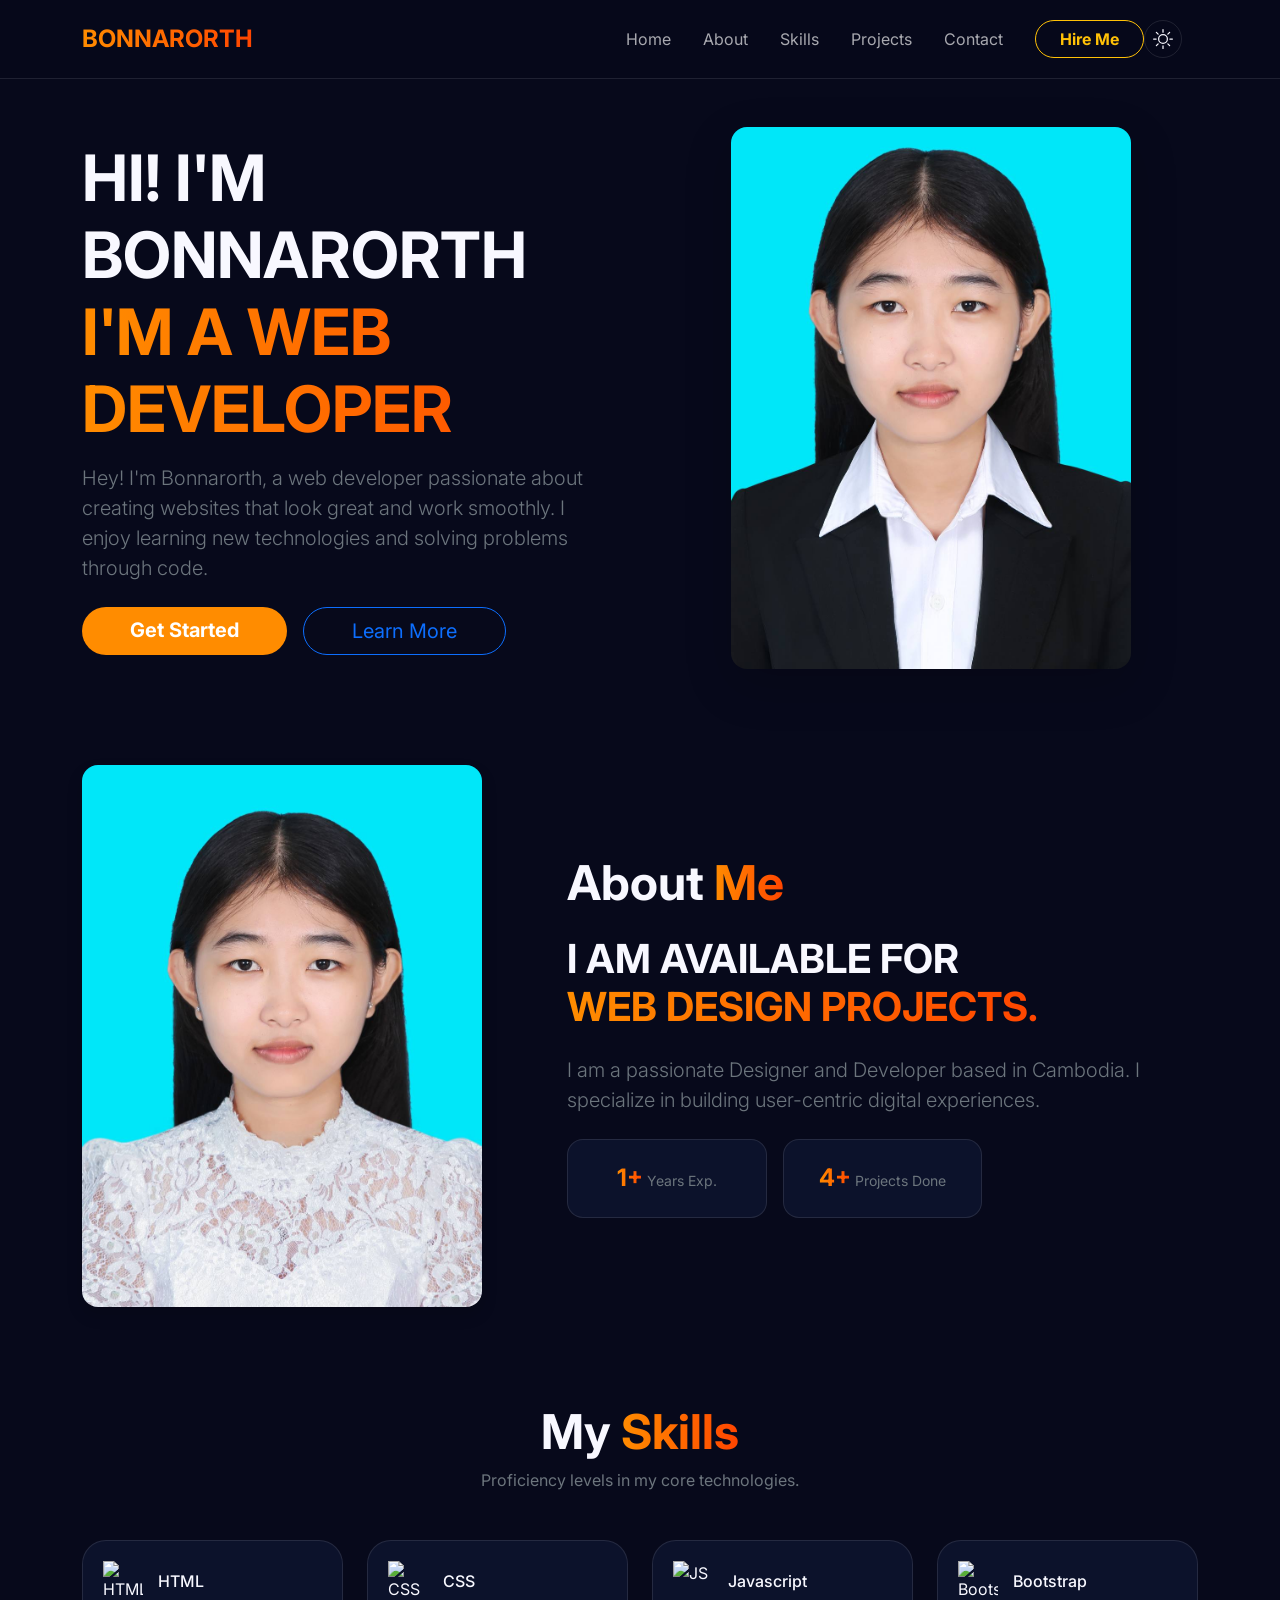
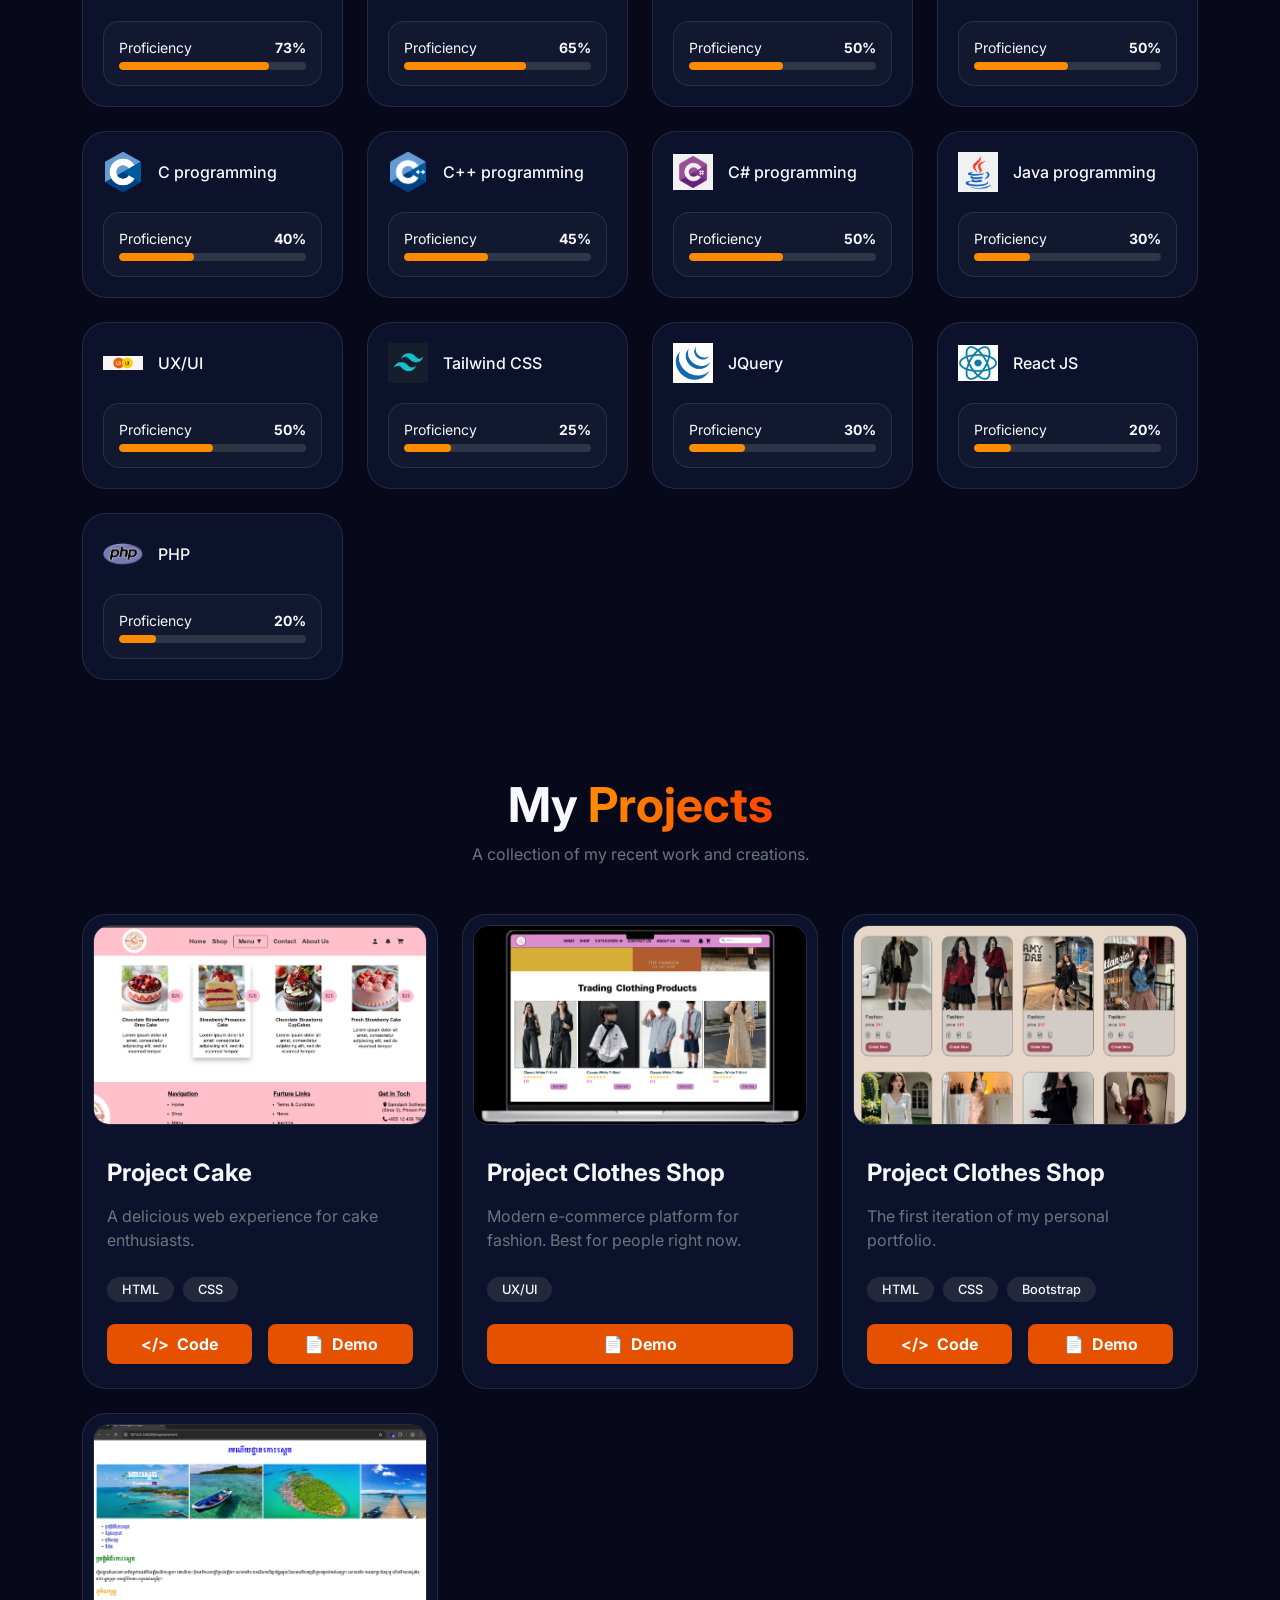
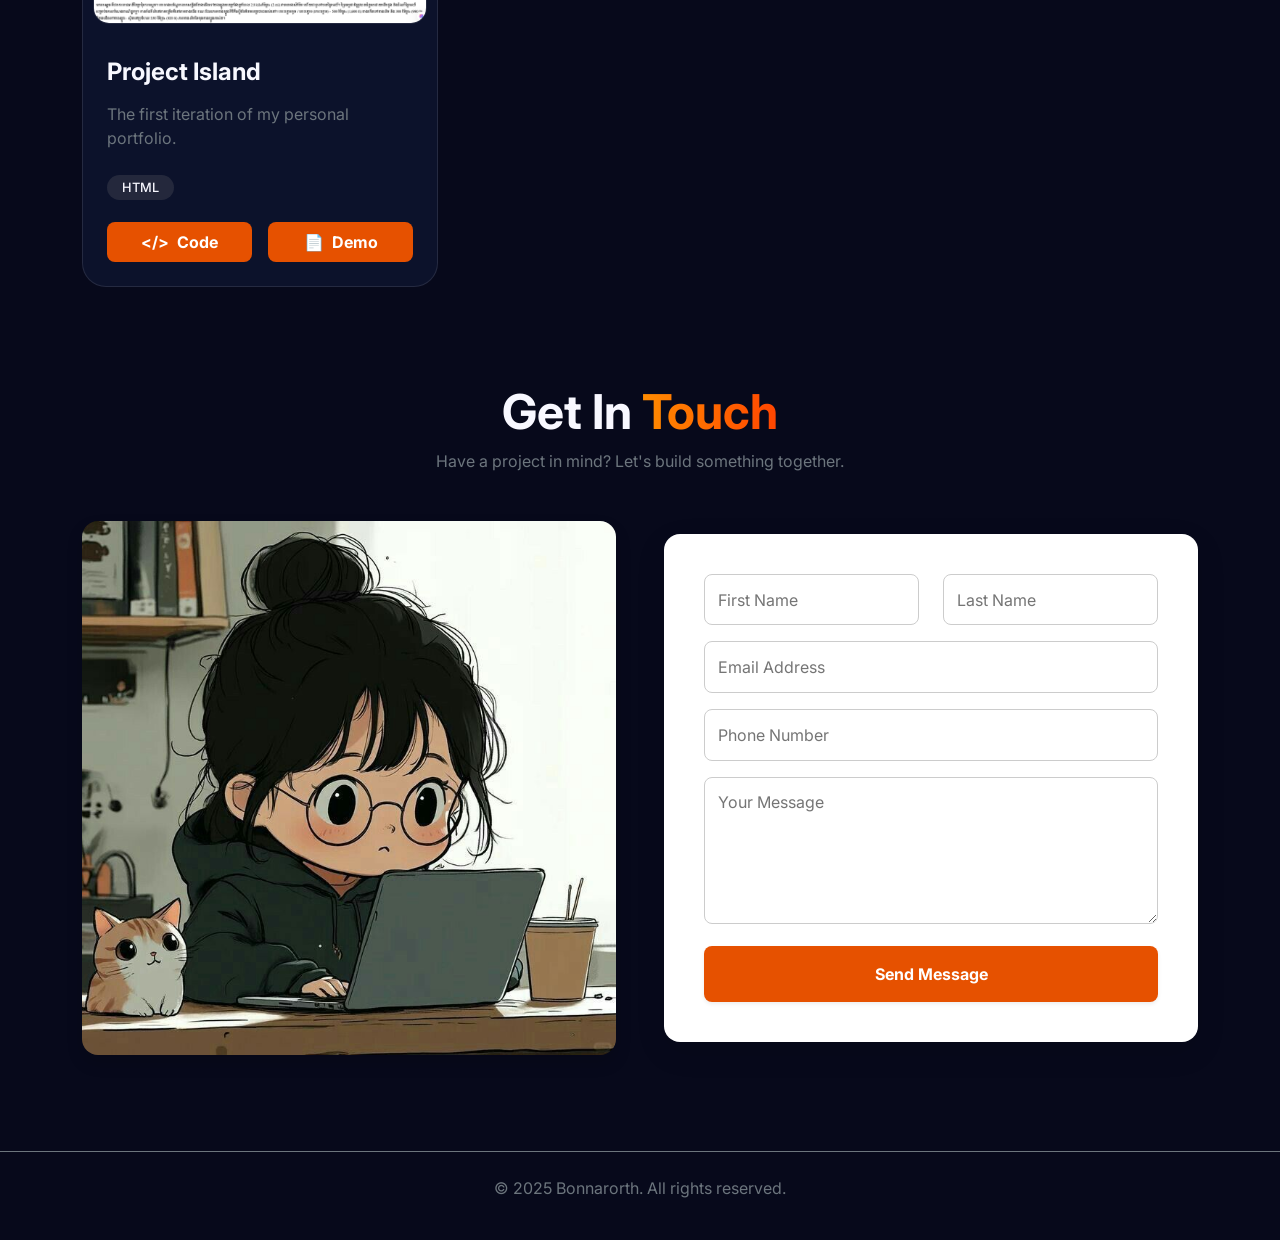
==== index.html @ 45171dff "update link" ====
<!doctype html>
<html lang="en" data-bs-theme="dark">
  <head>
    <meta charset="UTF-8" />
    <meta name="viewport" content="width=device-width, initial-scale=1.0" />
    <title>Bonnarorth - Designer Portfolio</title>
    <link
      href="https://cdn.jsdelivr.net/npm/bootstrap@5.3.3/dist/css/bootstrap.min.css"
      rel="stylesheet"
    />
    <link rel="stylesheet" href="./portfolio.css" />
  </head>
  <body>
    <header class="navbar-custom-style">
      <nav class="navbar navbar-expand-lg">
        <div class="container py-2">
          <a class="navbar-brand fs-4 fw-bold text-gradient" href="#home"
            >BONNARORTH</a
          >

          <div class="d-flex align-items-center ms-auto ms-lg-0 order-lg-2">
            <button
              id="themeSwitcher"
              class="theme-toggle"
              title="Toggle Theme"
            >
              <svg
                id="themeIcon"
                xmlns="http://www.w3.org/2000/svg"
                width="20"
                height="20"
                fill="currentColor"
                viewBox="0 0 16 16"
              >
                <path
                  d="M8 11a3 3 0 1 1 0-6 3 3 0 0 1 0 6zm0 1a4 4 0 1 0 0-8 4 4 0 0 0 0 8zM8 0a.5.5 0 0 1 .5.5v2a.5.5 0 0 1-1 0v-2A.5.5 0 0 1 8 0zm0 13a.5.5 0 0 1 .5.5v2a.5.5 0 0 1-1 0v-2A.5.5 0 0 1 8 13zm8-5a.5.5 0 0 1-.5.5h-2a.5.5 0 0 1 0-1h2a.5.5 0 0 1 .5.5zM3 8a.5.5 0 0 1-.5.5h-2a.5.5 0 0 1 0-1h2A.5.5 0 0 1 3 8zm10.657-5.657a.5.5 0 0 1 0 .707l-1.414 1.415a.5.5 0 1 1-.707-.708l1.414-1.414a.5.5 0 0 1 .707 0zm-9.193 9.193a.5.5 0 0 1 0 .707L3.05 13.657a.5.5 0 0 1-.707-.707l1.414-1.414a.5.5 0 0 1 .707 0zm9.193 2.121a.5.5 0 0 1-.707 0l-1.414-1.414a.5.5 0 0 1 .707-.707l1.414 1.414a.5.5 0 0 1 0 .707zM4.464 4.465a.5.5 0 0 1-.707 0L2.343 3.05a.5.5 0 1 1 .707-.707l1.414 1.414a.5.5 0 0 1 0 .708z"
                />
              </svg>
            </button>

            <button
              class="navbar-toggler"
              type="button"
              data-bs-toggle="collapse"
              data-bs-target="#navbarNav"
            >
              <span class="navbar-toggler-icon"></span>
            </button>
          </div>

          <div
            class="collapse navbar-collapse justify-content-end order-lg-1"
            id="navbarNav"
          >
            <ul class="navbar-nav gap-3">
              <li class="nav-item">
                <a class="nav-link" href="#home">Home</a>
              </li>
              <li class="nav-item">
                <a class="nav-link" href="#about">About</a>
              </li>
              <li class="nav-item">
                <a class="nav-link" href="#skills">Skills</a>
              </li>
              <li class="nav-item">
                <a class="nav-link" href="#projects">Projects</a>
              </li>
              <li class="nav-item">
                <a class="nav-link" href="#contact">Contact</a>
              </li>
            </ul>
            <a
              href="#contact"
              class="btn btn-outline-warning rounded-pill px-4 ms-lg-4 fw-bold"
              >Hire Me</a
            >
          </div>
        </div>
      </nav>
    </header>

    <main>
      <section
        id="home"
        class="py-5"
        style="min-height: 70vh; display: flex; align-items: center"
      >
        <div class="container">
          <div class="row align-items-center g-5">
            <div class="col-lg-6 animate-fade-in">
              <h1 class="display-3 fw-bolder mb-3">
                HI! I'M BONNARORTH
                <br /><span class="text-gradient">I'M A WEB DEVELOPER</span>
              </h1>
              <p class="lead text-secondary mb-4">
                Hey! I'm Bonnarorth, a web developer passionate about creating
                websites that look great and work smoothly. I enjoy learning new
                technologies and solving problems through code.
              </p>
              <div class="d-flex gap-3">
                <a
                  href="#contact"
                  class="btn btn-warning btn-lg rounded-pill px-5 fw-bold"
                  style="background: #ff8c00; border: none; color: white"
                  >Get Started</a
                >
                <a
                  href="#about"
                  class="btn btn-outline-primary btn-lg rounded-pill px-5"
                  >Learn More</a
                >
              </div>
            </div>
            <div class="col-lg-6 text-center animate-fade-in">
              <img
                src="./photo/pf3.jpg"
                alt="Portrait"
                class="rounded-4 w-100 shadow-lg"
                style="max-width: 400px"
                onerror="this.src = 'https://placehold.co/400x400'"
              />
            </div>
          </div>
        </div>
      </section>

      <!-- About Me Section -->
      <section id="about" class="py-5">
        <div
          class="container"
          data-aos="fade-down"
          data-aos-easing="linear"
          data-aos-duration="1500"
        >
          <div class="row align-items-center g-5">
            <div class="col-lg-5 animate-fade-in">
              <img
                src="./photo/pf4.jpg"
                class="img-fluid rounded-4 shadow"
                alt="About Me"
                width="400px"
              />
            </div>
            <div class="col-lg-7 animate-fade-in">
              <h2 class="display-5 fw-bold mb-4">
                About <span class="text-gradient">Me</span>
              </h2>
              <h2 class="display-6 fw-bold mb-4">
                I AM AVAILABLE FOR
                <span class="text-gradient">WEB DESIGN PROJECTS.</span>
              </h2>
              <p class="lead text-secondary mb-4">
                I am a passionate Designer and Developer based in Cambodia. I
                specialize in building user-centric digital experiences.
              </p>
              <div class="row g-3">
                <div class="col-6 col-md-4">
                  <div class="stat-card">
                    <h4 class="fw-bold text-gradient mb-0">1+</h4>
                    <small class="text-secondary">Years Exp.</small>
                  </div>
                </div>
                <div class="col-6 col-md-4">
                  <div class="stat-card">
                    <h4 class="fw-bold text-gradient mb-0">4+</h4>
                    <small class="text-secondary">Projects Done</small>
                  </div>
                </div>
              </div>
            </div>
          </div>
        </div>
      </section>

      <!-- Technical Skills Section -->
      <section id="skills" class="py-5">
        <div class="container">
          <div class="text-center mb-5 animate-fade-in">
            <h2 class="display-5 fw-bold">
              My <span class="text-gradient">Skills</span>
            </h2>
            <p class="text-secondary">
              Proficiency levels in my core technologies.
            </p>
          </div>
          <div class="row g-4">
            <!-- Skills Loop -->
            <div class="col-md-6 col-lg-3 animate-fade-in">
              <div class="skill-card-container">
                <div class="skill-header">
                  <img
                    src="https://cdn.jsdelivr.net/gh/devicons/devicon/icons/html5/html5-original.svg"
                    class="skill-icon"
                    alt="HTML"
                  />
                  <h3 class="skill-title fs-6 m-0">HTML</h3>
                </div>
                <div class="proficiency-box">
                  <div class="d-flex justify-content-between mb-1">
                    <small>Proficiency</small>
                    <small class="proficiency-value fw-bold" data-target="80"
                      >0%</small
                    >
                  </div>
                  <div class="custom-progress">
                    <div class="custom-progress-bar" style="width: 0%"></div>
                  </div>
                </div>
              </div>
            </div>
            <!-- CSS -->
            <div class="col-md-6 col-lg-3 animate-fade-in">
              <div class="skill-card-container">
                <div class="skill-header">
                  <img
                    src="https://cdn.jsdelivr.net/gh/devicons/devicon/icons/css3/css3-original.svg"
                    class="skill-icon"
                    alt="CSS"
                  />
                  <h3 class="skill-title fs-6 m-0">CSS</h3>
                </div>
                <div class="proficiency-box">
                  <div class="d-flex justify-content-between mb-1">
                    <small>Proficiency</small>
                    <small class="proficiency-value fw-bold" data-target="65"
                      >0%</small
                    >
                  </div>
                  <div class="custom-progress">
                    <div class="custom-progress-bar" style="width: 0%"></div>
                  </div>
                </div>
              </div>
            </div>
            <!-- JS -->
            <div class="col-md-6 col-lg-3 animate-fade-in">
              <div class="skill-card-container">
                <div class="skill-header">
                  <img
                    src="https://cdn.jsdelivr.net/gh/devicons/devicon/icons/javascript/javascript-original.svg"
                    class="skill-icon"
                    alt="JS"
                  />
                  <h3 class="skill-title fs-6 m-0">Javascript</h3>
                </div>
                <div class="proficiency-box">
                  <div class="d-flex justify-content-between mb-1">
                    <small>Proficiency</small>
                    <small class="proficiency-value fw-bold" data-target="50"
                      >0%</small
                    >
                  </div>
                  <div class="custom-progress">
                    <div class="custom-progress-bar" style="width: 0%"></div>
                  </div>
                </div>
              </div>
            </div>
            <!-- Bootstrap -->
            <div class="col-md-6 col-lg-3 animate-fade-in">
              <div class="skill-card-container">
                <div class="skill-header">
                  <img
                    src="https://cdn.jsdelivr.net/gh/devicons/devicon/icons/bootstrap/bootstrap-original.svg"
                    class="skill-icon"
                    alt="Bootstrap"
                  />
                  <h3 class="skill-title fs-6 m-0">Bootstrap</h3>
                </div>
                <div class="proficiency-box">
                  <div class="d-flex justify-content-between mb-1">
                    <small>Proficiency</small>
                    <small class="proficiency-value fw-bold" data-target="50"
                      >0%</small
                    >
                  </div>
                  <div class="custom-progress">
                    <div class="custom-progress-bar" style="width: 0%"></div>
                  </div>
                </div>
              </div>
            </div>
            <!-- C programming -->
            <div class="col-md-6 col-lg-3 animate-fade-in">
              <div class="skill-card-container">
                <div class="skill-header">
                  <img
                    src="./photo/C_Programming.png"
                    class="skill-icon"
                    alt="JS"
                  />
                  <h3 class="skill-title fs-6 m-0">C programming</h3>
                </div>
                <div class="proficiency-box">
                  <div class="d-flex justify-content-between mb-1">
                    <small>Proficiency</small>
                    <small class="proficiency-value fw-bold" data-target="40"
                      >0%</small
                    >
                  </div>
                  <div class="custom-progress">
                    <div class="custom-progress-bar" style="width: 0%"></div>
                  </div>
                </div>
              </div>
            </div>
            <!-- c++ programming -->
            <div class="col-md-6 col-lg-3 animate-fade-in">
              <div class="skill-card-container">
                <div class="skill-header">
                  <img
                    src="./photo/ISO_C++.png"
                    class="skill-icon"
                    alt="Bootstrap"
                  />
                  <h3 class="skill-title fs-6 m-0">C++ programming</h3>
                </div>
                <div class="proficiency-box">
                  <div class="d-flex justify-content-between mb-1">
                    <small>Proficiency</small>
                    <small class="proficiency-value fw-bold" data-target="45"
                      >0%</small
                    >
                  </div>
                  <div class="custom-progress">
                    <div class="custom-progress-bar" style="width: 0%"></div>
                  </div>
                </div>
              </div>
            </div>
            <!-- C# programming -->
            <div class="col-md-6 col-lg-3 animate-fade-in">
              <div class="skill-card-container">
                <div class="skill-header">
                  <img
                    src="./photo/png-clipart-c-programming-language-logo-.png"
                    class="skill-icon"
                    alt="JS"
                  />
                  <h3 class="skill-title fs-6 m-0">C# programming</h3>
                </div>
                <div class="proficiency-box">
                  <div class="d-flex justify-content-between mb-1">
                    <small>Proficiency</small>
                    <small class="proficiency-value fw-bold" data-target="50"
                      >0%</small
                    >
                  </div>
                  <div class="custom-progress">
                    <div class="custom-progress-bar" style="width: 0%"></div>
                  </div>
                </div>
              </div>
            </div>
            <!-- Java programming -->
            <div class="col-md-6 col-lg-3 animate-fade-in">
              <div class="skill-card-container">
                <div class="skill-header">
                  <img
                    src="./photo/java-text.png"
                    class="skill-icon"
                    alt="Bootstrap"
                  />
                  <h3 class="skill-title fs-6 m-0">Java programming</h3>
                </div>
                <div class="proficiency-box">
                  <div class="d-flex justify-content-between mb-1">
                    <small>Proficiency</small>
                    <small class="proficiency-value fw-bold" data-target="30"
                      >0%</small
                    >
                  </div>
                  <div class="custom-progress">
                    <div class="custom-progress-bar" style="width: 0%"></div>
                  </div>
                </div>
              </div>
            </div>
            <!--UX/UI-->
            <div class="col-md-6 col-lg-3 animate-fade-in">
              <div class="skill-card-container">
                <div class="skill-header">
                  <img
                    src="./photo/UI.png"
                    class="skill-icon"
                    alt="Bootstrap"
                  />
                  <h3 class="skill-title fs-6 m-0">UX/UI</h3>
                </div>
                <div class="proficiency-box">
                  <div class="d-flex justify-content-between mb-1">
                    <small>Proficiency</small>
                    <small class="proficiency-value fw-bold" data-target="50"
                      >0%</small
                    >
                  </div>
                  <div class="custom-progress">
                    <div class="custom-progress-bar" style="width: 0%"></div>
                  </div>
                </div>
              </div>
            </div>
            <!-- Tailwind   -->
            <div class="col-md-6 col-lg-3 animate-fade-in">
              <div class="skill-card-container">
                <div class="skill-header">
                  <img
                    src="./photo/tailwind.png"
                    class="skill-icon"
                    alt="Bootstrap"
                  />
                  <h3 class="skill-title fs-6 m-0">Tailwind CSS</h3>
                </div>
                <div class="proficiency-box">
                  <div class="d-flex justify-content-between mb-1">
                    <small>Proficiency</small>
                    <small class="proficiency-value fw-bold" data-target="25"
                      >0%</small
                    >
                  </div>
                  <div class="custom-progress">
                    <div class="custom-progress-bar" style="width: 0%"></div>
                  </div>
                </div>
              </div>
            </div>
            <!-- Jquery -->
            <div class="col-md-6 col-lg-3 animate-fade-in">
              <div class="skill-card-container">
                <div class="skill-header">
                  <img
                    src="./photo/Jquery.png"
                    class="skill-icon"
                    alt="Bootstrap"
                  />
                  <h3 class="skill-title fs-6 m-0">JQuery</h3>
                </div>
                <div class="proficiency-box">
                  <div class="d-flex justify-content-between mb-1">
                    <small>Proficiency</small>
                    <small class="proficiency-value fw-bold" data-target="30"
                      >0%</small
                    >
                  </div>
                  <div class="custom-progress">
                    <div class="custom-progress-bar" style="width: 0%"></div>
                  </div>
                </div>
              </div>
            </div>
            <!-- ReactJS -->
            <div class="col-md-6 col-lg-3 animate-fade-in">
              <div class="skill-card-container">
                <div class="skill-header">
                  <img
                    src="./photo/React.png"
                    class="skill-icon"
                    alt="Bootstrap"
                  />
                  <h3 class="skill-title fs-6 m-0">React JS</h3>
                </div>
                <div class="proficiency-box">
                  <div class="d-flex justify-content-between mb-1">
                    <small>Proficiency</small>
                    <small class="proficiency-value fw-bold" data-target="20"
                      >0%</small
                    >
                  </div>
                  <div class="custom-progress">
                    <div class="custom-progress-bar" style="width: 0%"></div>
                  </div>
                </div>
              </div>
            </div>
            <!-- PHP -->
            <div class="col-md-6 col-lg-3 animate-fade-in">
              <div class="skill-card-container">
                <div class="skill-header">
                  <img
                    src="./photo/php.png"
                    class="skill-icon"
                    alt="Bootstrap"
                  />
                  <h3 class="skill-title fs-6 m-0">PHP</h3>
                </div>
                <div class="proficiency-box">
                  <div class="d-flex justify-content-between mb-1">
                    <small>Proficiency</small>
                    <small class="proficiency-value fw-bold" data-target="20"
                      >0%</small
                    >
                  </div>
                  <div class="custom-progress">
                    <div class="custom-progress-bar" style="width: 0%"></div>
                  </div>
                </div>
              </div>
            </div>
          </div>
        </div>
      </section>

      <!-- My Projects Section -->
      <section id="projects" class="py-5">
        <div class="container">
          <div class="text-center mb-5 animate-fade-in">
            <h2 class="display-5 fw-bold">
              My <span class="text-gradient">Projects</span>
            </h2>
            <p class="text-secondary">
              A collection of my recent work and creations.
            </p>
          </div>

          <div class="row g-4">
            <!-- Project 1 -->
            <div class="col-md-4 animate-fade-in">
              <div class="project-card">
                <div class="project-img-container">
                  <img
                    src="./photo/program1.png"
                    class="project-img"
                    alt="Project Cake"
                  />
                </div>
                <div class="project-body">
                  <h4 class="fw-bold mb-3">Project Cake</h4>
                  <p class="text-secondary mb-4">
                    A delicious web experience for cake enthusiasts.
                  </p>
                  <div class="mb-4">
                    <span class="tag-pill">HTML</span>
                    <span class="tag-pill">CSS</span>
                  </div>
                  <div class="d-flex gap-3">
                    <a
                      href="https://github.com/engbonnaroth-crypto/Cake.git"
                      class="btn-project text-decoration-none"
                      ><span>&lt;/&gt;</span> Code</a
                    >
                    <a
                      href="https://cake-five-sand.vercel.app/index.html"
                      class="btn-project text-decoration-none"
                      ><span>&#128196;</span> Demo</a
                    >
                  </div>
                </div>
              </div>
            </div>

            <!-- Project 2 -->
            <div class="col-md-4 animate-fade-in">
              <div class="project-card">
                <div class="project-img-container">
                  <img
                    src="./photo/UI02.png"
                    class="project-img"
                    alt="Project Clothes Shop"
                  />
                </div>
                <div class="project-body">
                  <h4 class="fw-bold mb-3">Project Clothes Shop</h4>
                  <p class="text-secondary mb-4">
                    Modern e-commerce platform for fashion. Best for people
                    right now.
                  </p>
                  <div class="mb-4">
                    <span class="tag-pill">UX/UI</span>
                  </div>
                  <div class="d-flex gap-3">
                    <!-- <a href="#" class="btn-project text-decoration-none"
                      ><span>&lt;/&gt;</span> Code</a
                    > -->
                    <a
                      href="https://www.figma.com/design/953SrYDjDoA20WZCeLUqek/Mini-project-team?node-id=53-305&m=dev&t=M5qMQCleB4yTEvQC-1"
                      class="btn-project text-decoration-none"
                      ><span>&#128196;</span> Demo</a
                    >
                  </div>
                </div>
              </div>
            </div>

            <!-- Project 3 -->
            <div class="col-md-4 animate-fade-in">
              <div class="project-card">
                <div class="project-img-container">
                  <img
                    src="./photo/program2.png"
                    class="project-img"
                    alt="Project Portfolio"
                  />
                </div>
                <div class="project-body">
                  <h4 class="fw-bold mb-3">Project Clothes Shop</h4>
                  <p class="text-secondary mb-4">
                    The first iteration of my personal portfolio.
                  </p>
                  <div class="mb-4">
                    <span class="tag-pill">HTML</span>
                    <span class="tag-pill">CSS</span>
                    <span class="tag-pill">Bootstrap</span>
                  </div>
                  <div class="d-flex gap-3">
                    <a
                      href="https://github.com/engbonnaroth-crypto/Fashion.git"
                      class="btn-project text-decoration-none"
                      ><span>&lt;/&gt;</span> Code</a
                    >
                    <a href="#" class="btn-project text-decoration-none"
                      ><span>&#128196;</span> Demo</a
                    >
                  </div>
                </div>
              </div>
            </div>

            <!-- Project 4 -->
            <div class="col-md-4 animate-fade-in">
              <div class="project-card">
                <div class="project-img-container">
                  <img
                    src="./photo/Island.jpeg"
                    class="project-img"
                    alt="Project Portfolio"
                  />
                </div>
                <div class="project-body">
                  <h4 class="fw-bold mb-3">Project Island</h4>
                  <p class="text-secondary mb-4">
                    The first iteration of my personal portfolio.
                  </p>
                  <div class="mb-4">
                    <span class="tag-pill">HTML</span>
                  </div>
                  <div class="d-flex gap-3">
                    <a
                      href="https://github.com/engbonnaroth-crypto/View_Island.git"
                      class="btn-project text-decoration-none"
                      ><span>&lt;/&gt;</span> Code</a
                    >
                    <a href="#" class="btn-project text-decoration-none"
                      ><span>&#128196;</span> Demo</a
                    >
                  </div>
                </div>
              </div>
            </div>
          </div>
        </div>
      </section>

      <!-- Get In Touch Section -->
      <section id="contact" class="py-5">
        <div class="container">
          <div class="text-center mb-5 animate-fade-in">
            <h2 class="display-5 fw-bold">
              Get In <span class="text-gradient">Touch</span>
            </h2>
            <p class="text-secondary">
              Have a project in mind? Let's build something together.
            </p>
          </div>
          <div class="row g-5 align-items-center">
            <div class="col-lg-6 animate-fade-in">
              <img
                src="./photo/contact_pf.jpg"
                alt="Contact Illustration"
                class="contact-illustration shadow"
                width="400px"
              />
            </div>
            <div class="col-lg-6 animate-fade-in">
              <div class="contact-container">
                <form>
                  <div class="row">
                    <div class="col-md-6">
                      <input type="text" id="fname" placeholder="First Name" />
                    </div>
                    <div class="col-md-6">
                      <input type="text" id="lname" placeholder="Last Name" />
                    </div>
                  </div>
                  <input type="email" id="temail" placeholder="Email Address" />
                  <input type="text" id="tphone" placeholder="Phone Number" />
                  <textarea
                    rows="5"
                    id="tmessage"
                    placeholder="Your Message"
                  ></textarea>
                  <button
                    type="button"
                    onclick="send()"
                    class="btn btn-send-message shadow-sm"
                  >
                    Send Message
                  </button>
                </form>
              </div>
            </div>
          </div>
        </div>
      </section>
    </main>

    <footer class="py-4 border-top border-secondary mt-5">
      <div class="container text-center text-secondary">
        <p>&copy; 2025 Bonnarorth. All rights reserved.</p>
      </div>
    </footer>

    <script src="https://cdn.jsdelivr.net/npm/bootstrap@5.3.3/dist/js/bootstrap.bundle.min.js"></script>
    <script src="./portfolio.js"></script>
  </body>
  <script>
    AOS.init();
  </script>
</html>
---- portfolio.css ----
@import url("https://fonts.googleapis.com/css2?family=Inter:wght@100..900&display=swap");

:root {
  /* Dark Theme Defaults */
  --bs-body-bg: #07091b;
  --bs-body-color: #f8f8ff;
  --secondary-bg-custom: #0c122b;
  --accent-color: #d35400;
  --card-border: rgba(255, 255, 255, 0.1);
  --nav-bg: rgba(7, 9, 27, 0.9);
  --contact-form-bg: #ffffff;
  --contact-form-text: #333333;
}

[data-bs-theme="light"] {
  --bs-body-bg: #f8f9fa;
  --bs-body-color: #1a1a1a;
  --secondary-bg-custom: #ffffff;
  --card-border: rgba(0, 0, 0, 0.1);
  --nav-bg: rgba(248, 249, 250, 0.9);
  --contact-form-bg: #f0f2f5;
}

body {
  font-family: "Inter", sans-serif;
  background-color: var(--bs-body-bg);
  color: var(--bs-body-color);
  line-height: 1.5;
  scroll-behavior: smooth;
  transition:
    background-color 0.3s ease,
    color 0.3s ease;
}

/* Standard Sticky Navbar */
.navbar-custom-style {
  position: sticky;
  top: 0;
  width: 100%;
  z-index: 2000;
  background-color: var(--nav-bg);
  backdrop-filter: blur(15px);
  border-bottom: 1px solid var(--card-border);
  transition: background-color 0.3s ease;
}

section[id] {
  scroll-margin-top: 80px;
}

/* Theme Toggle Button */
.theme-toggle {
  cursor: pointer;
  padding: 8px;
  border-radius: 50%;
  display: flex;
  align-items: center;
  justify-content: center;
  border: 1px solid var(--card-border);
  background: transparent;
  color: var(--bs-body-color);
  margin-right: 1rem;
  transition: all 0.3s ease;
}

.theme-toggle:hover {
  background: rgba(255, 140, 0, 0.1);
}

/* Skill Card Styles */
.skill-card-container {
  background: var(--secondary-bg-custom);
  border: 1px solid var(--card-border);
  border-radius: 1.5rem;
  padding: 20px;
  height: 100%;
  transition:
    transform 0.3s ease,
    background-color 0.3s ease;
}

.skill-header {
  display: flex;
  align-items: center;
  gap: 15px;
  margin-bottom: 20px;
}

.skill-icon {
  width: 40px;
  height: 40px;
  object-fit: contain;
}

.proficiency-box {
  background: rgba(128, 128, 128, 0.05);
  border: 1px solid var(--card-border);
  border-radius: 1rem;
  padding: 15px;
}

.custom-progress {
  height: 8px;
  background-color: #2d3748;
  border-radius: 10px;
  overflow: hidden;
}

.custom-progress-bar {
  height: 100%;
  background-color: #ff8c00;
  width: 0%;
  transition: width 1.5s ease-in-out;
  border-radius: 10px;
}

/* Project Card Styles */
.project-card {
  background: var(--secondary-bg-custom);
  border: 1px solid var(--card-border);
  border-radius: 1.5rem;
  overflow: hidden;
  transition:
    transform 0.3s ease,
    background-color 0.3s ease;
  height: 100%;
}

.project-card:hover {
  transform: translateY(-5px);
}

.project-img-container {
  padding: 10px;
}

.project-img {
  width: 100%;
  border-radius: 1rem;
  border: 1px solid var(--card-border);
  height: 200px;
  object-fit: cover;
}

.project-body {
  padding: 1.5rem;
}

.tag-pill {
  background-color: rgba(128, 128, 128, 0.2);
  color: var(--bs-body-color);
  padding: 5px 15px;
  border-radius: 50px;
  font-size: 0.8rem;
  margin-right: 5px;
  font-weight: 500;
}

.btn-project {
  background-color: #e65100;
  color: white;
  border: none;
  padding: 8px 20px;
  border-radius: 0.5rem;
  font-weight: bold;
  display: flex;
  align-items: center;
  justify-content: center;
  gap: 8px;
  flex: 1;
  transition: opacity 0.3s;
}

.btn-project:hover {
  opacity: 0.9;
  color: white;
}

/* Contact Form Styles */
.contact-container {
  background: var(--contact-form-bg);
  padding: 2.5rem;
  border-radius: 1rem;
  box-shadow: 0 10px 30px rgba(0, 0, 0, 0.1);
  color: var(--contact-form-text);
  transition: background-color 0.3s ease;
}

.contact-container input,
.contact-container textarea {
  border: 1px solid #ccc;
  border-radius: 0.5rem;
  padding: 0.8rem;
  margin-bottom: 1rem;
  width: 100%;
  background: #fff;
  color: #333;
}

.btn-send-message {
  background-color: #e65100;
  color: white;
  border: none;
  width: 100%;
  padding: 1rem;
  font-weight: bold;
  border-radius: 0.5rem;
}

.contact-illustration {
  width: 100%;
  border-radius: 1rem;
}

/* General UI Elements */
.text-gradient {
  background-image: linear-gradient(90deg, #ff8c00, #ff4500);
  background-clip: text;
  -webkit-background-clip: text;
  color: transparent;
  -webkit-text-fill-color: transparent;
  display: inline-block;
}

.stat-card {
  background: var(--secondary-bg-custom);
  border-radius: 1rem;
  padding: 1.5rem;
  border: 1px solid var(--card-border);
  text-align: center;
  transition: background-color 0.3s ease;
}

.animate-fade-in {
  opacity: 0;
  transform: translateY(20px);
  transition: 0.8s ease-out;
}
.animate-slide-up {
  opacity: 1;
  transform: translateY(0);
}
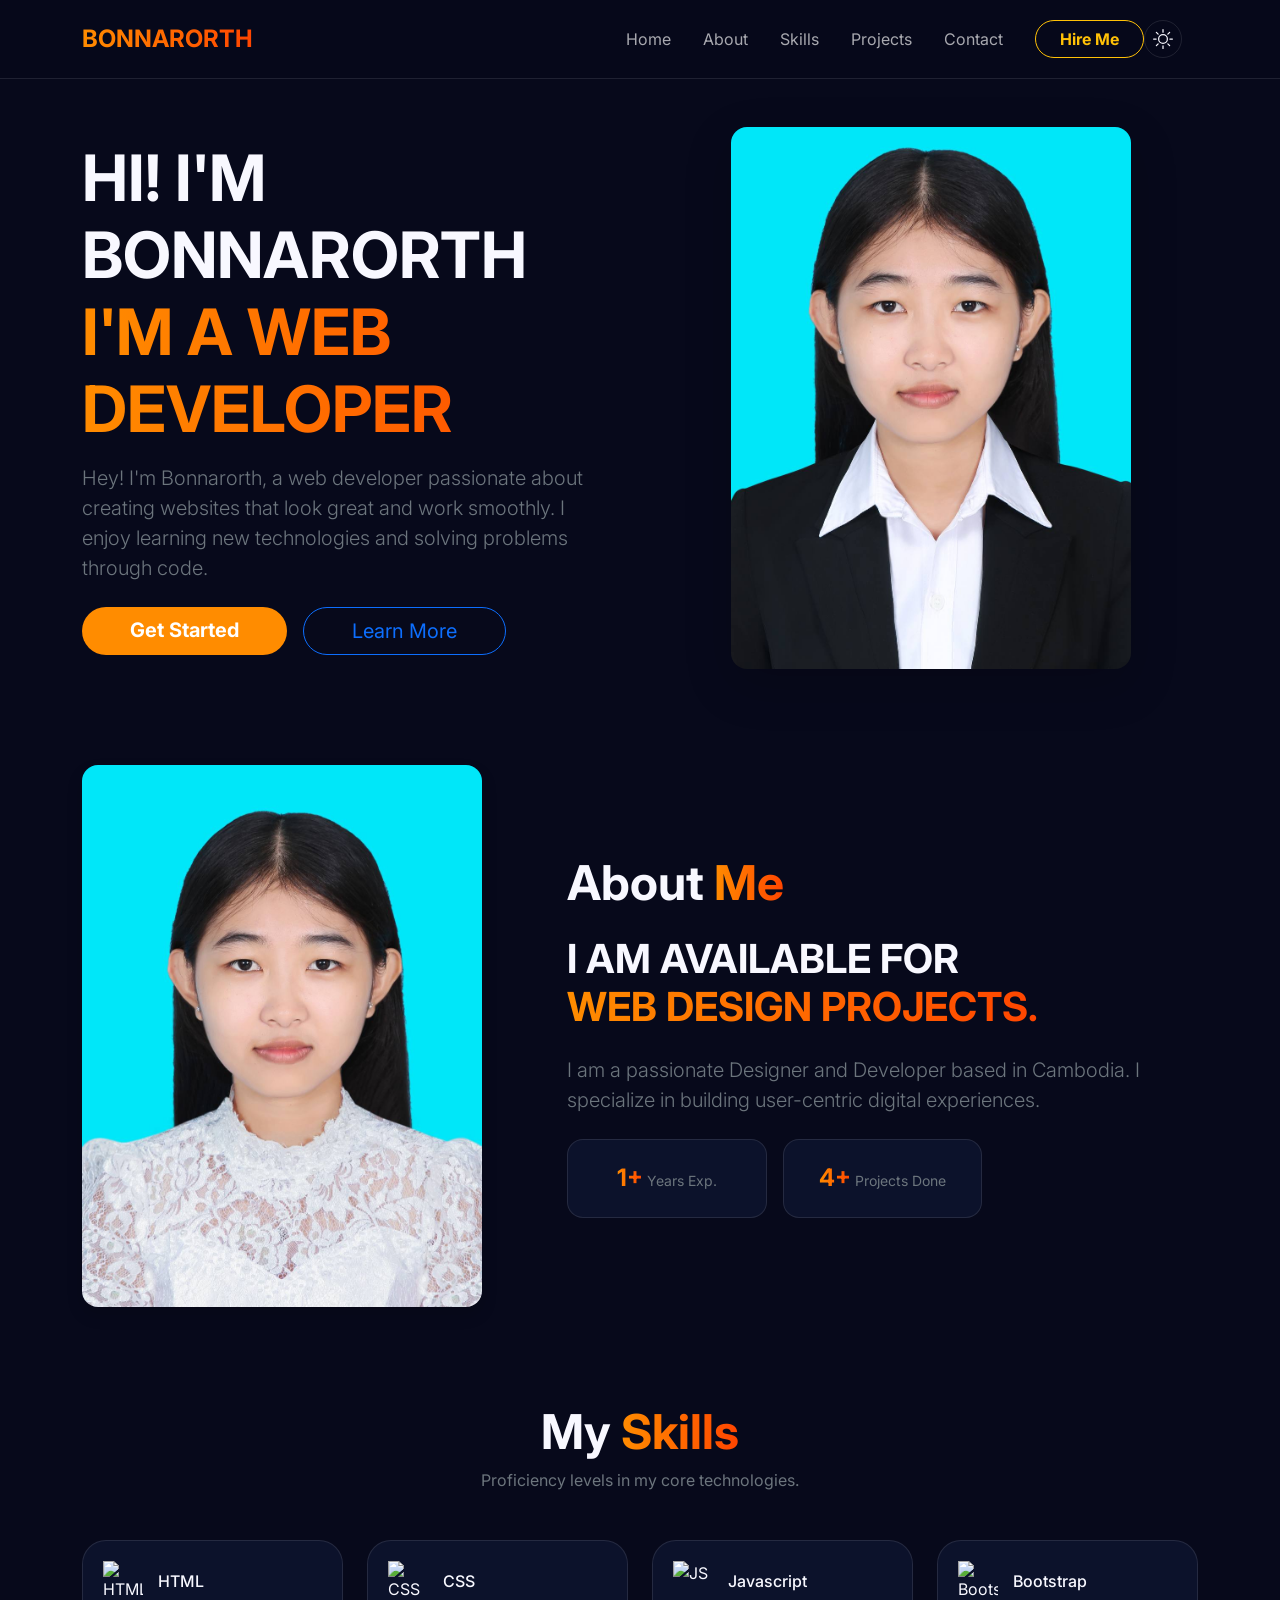
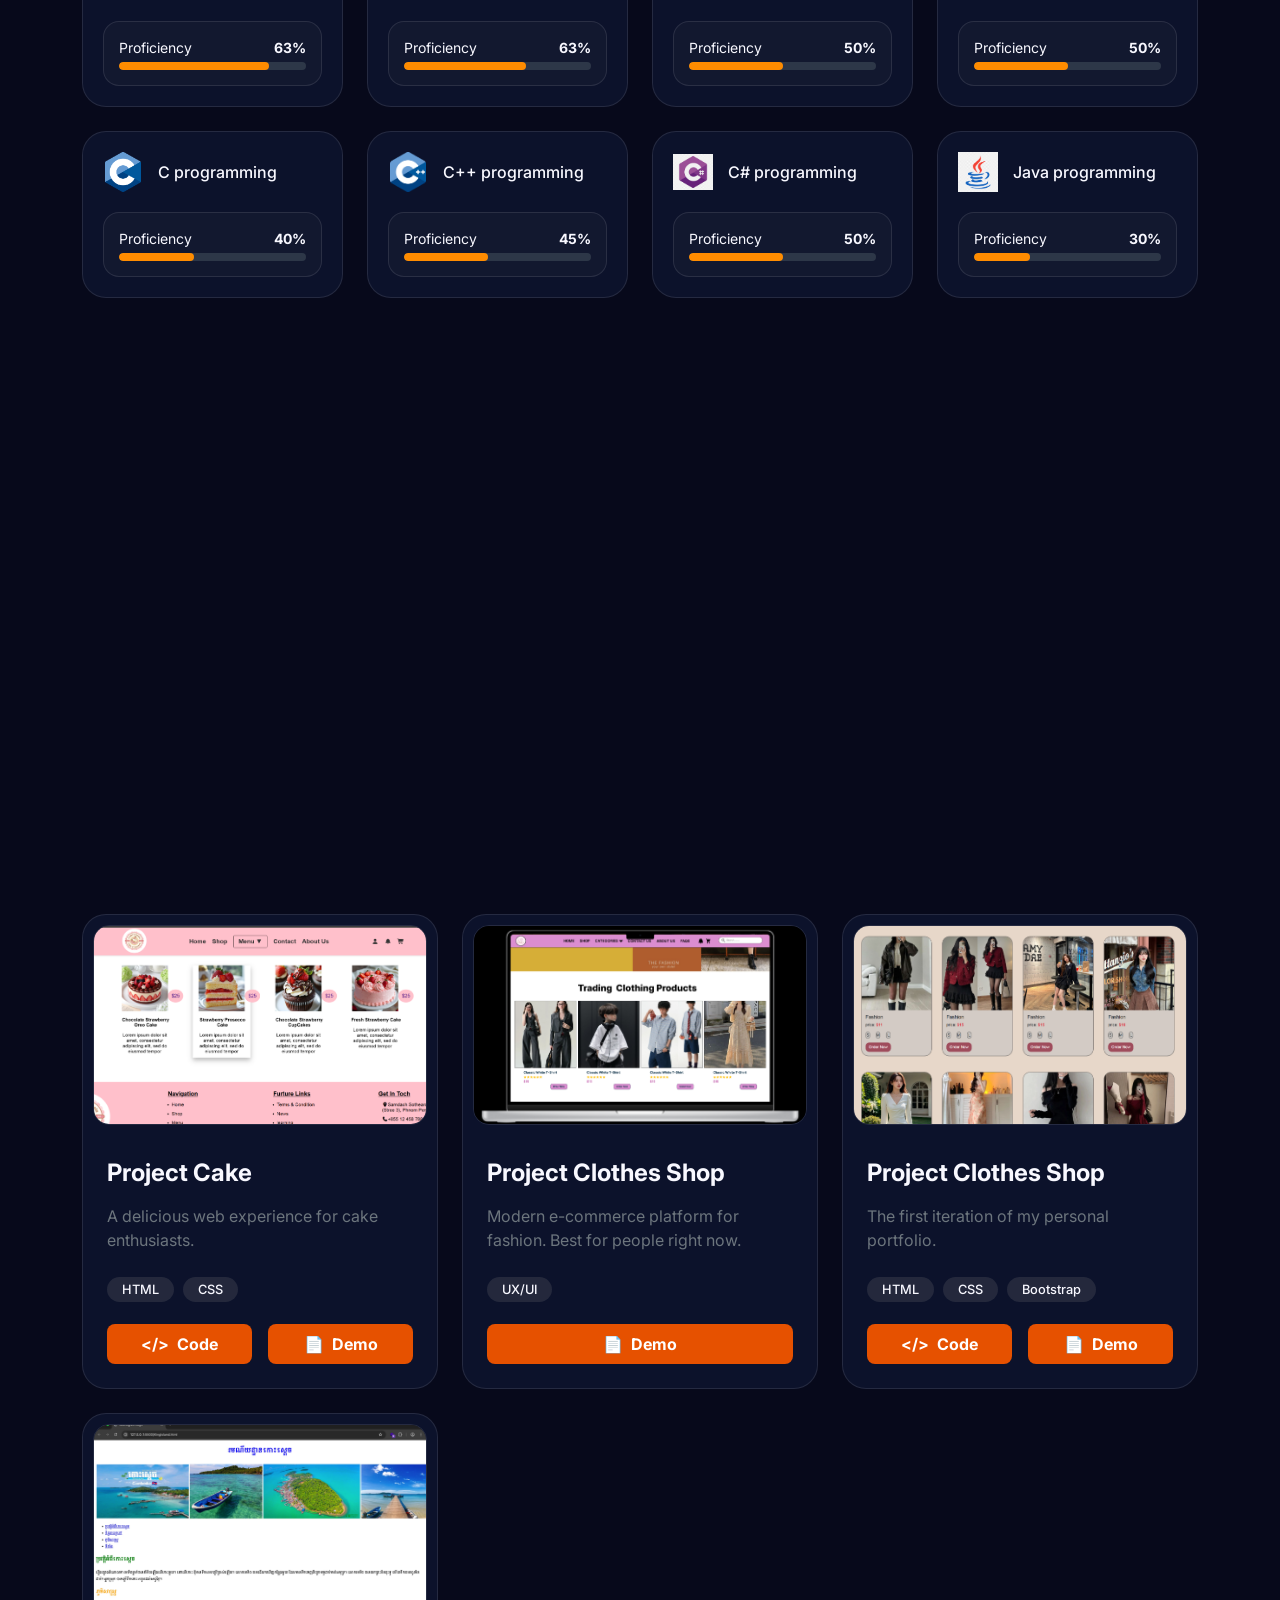
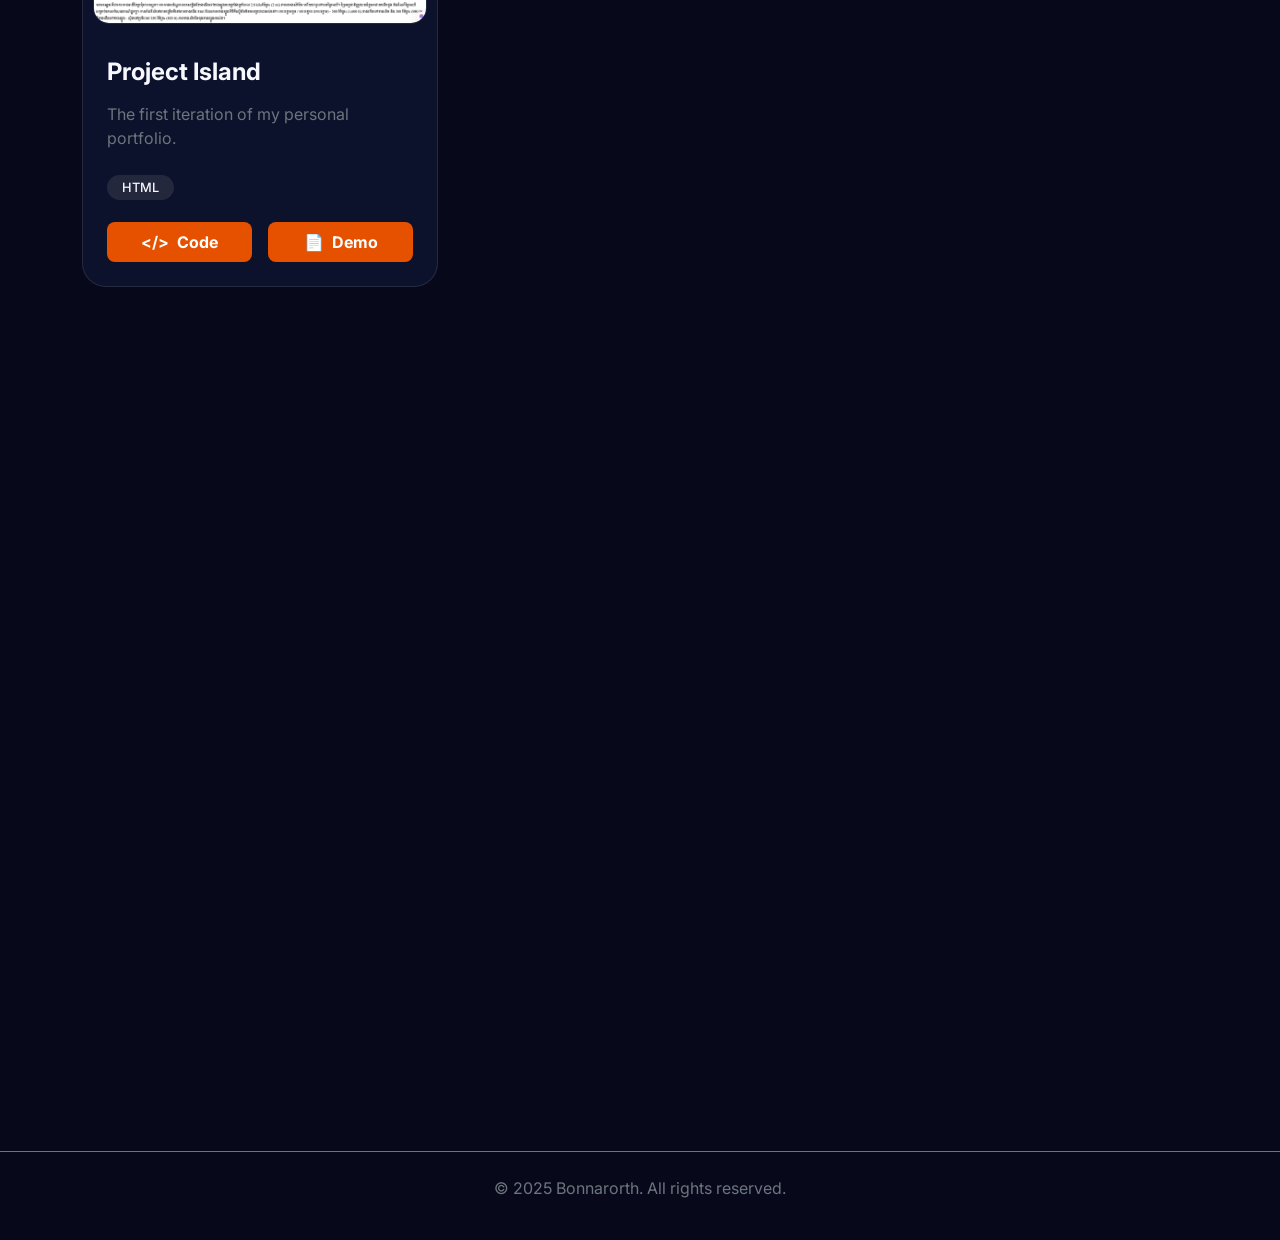
==== commit 7af7bf35: "new update" ====
--- a/index.html
+++ b/index.html
@@ -572,7 +572,7 @@
                       ><span>&lt;/&gt;</span> Code</a
                     > -->
                     <a
-                      href="https://www.figma.com/design/953SrYDjDoA20WZCeLUqek/Mini-project-team?node-id=53-305&m=dev&t=M5qMQCleB4yTEvQC-1"
+                      href="https://www.figma.com/proto/953SrYDjDoA20WZCeLUqek/Mini-project-team?node-id=570-9818&t=4zCR1FSJDgGl4yUH-1&scaling=scale-down&content-scaling=fixed&page-id=53%3A305&starting-point-node-id=570%3A9635"
                       class="btn-project text-decoration-none"
                       ><span>&#128196;</span> Demo</a
                     >
@@ -607,7 +607,9 @@
                       class="btn-project text-decoration-none"
                       ><span>&lt;/&gt;</span> Code</a
                     >
-                    <a href="#" class="btn-project text-decoration-none"
+                    <a
+                      href="https://fashion-omega-eight.vercel.app/"
+                      class="btn-project text-decoration-none"
                       ><span>&#128196;</span> Demo</a
                     >
                   </div>
@@ -639,7 +641,9 @@
                       class="btn-project text-decoration-none"
                       ><span>&lt;/&gt;</span> Code</a
                     >
-                    <a href="#" class="btn-project text-decoration-none"
+                    <a
+                      href="https://view-island.vercel.app/"
+                      class="btn-project text-decoration-none"
                       ><span>&#128196;</span> Demo</a
                     >
                   </div>
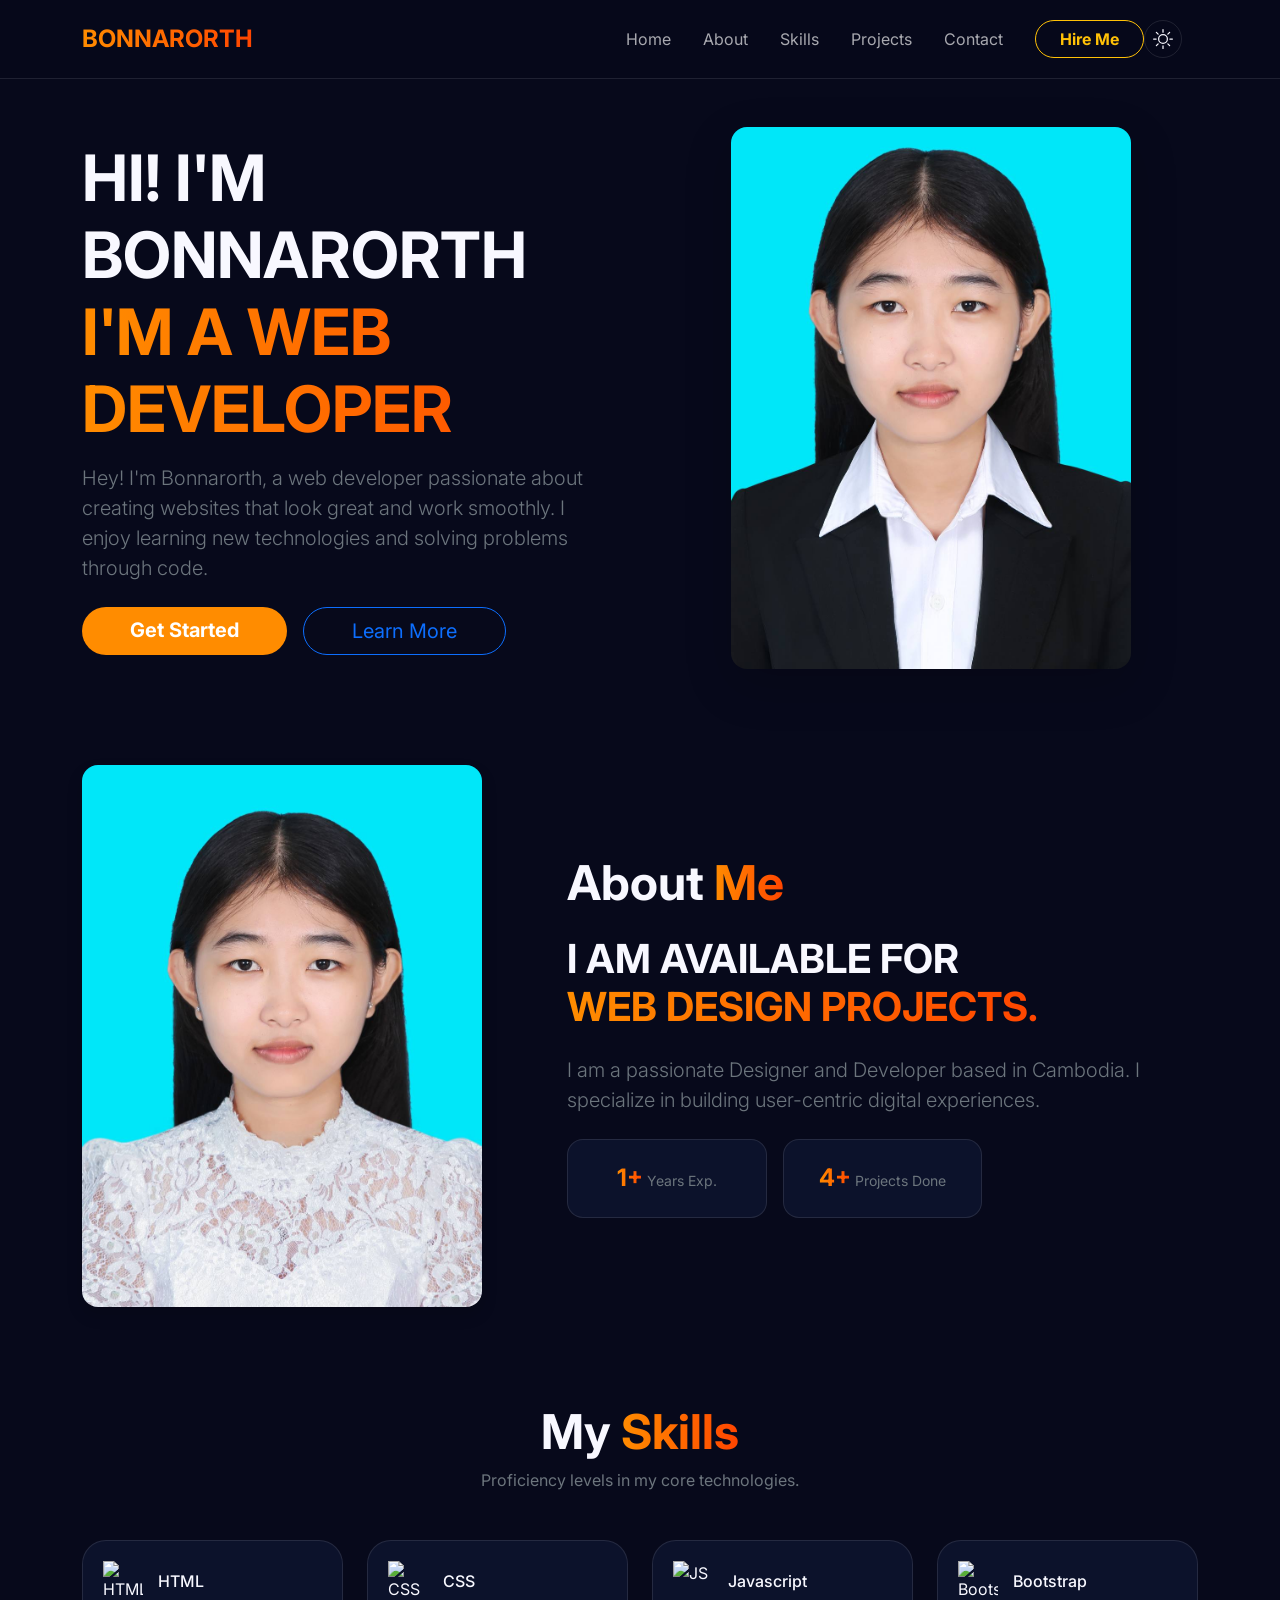
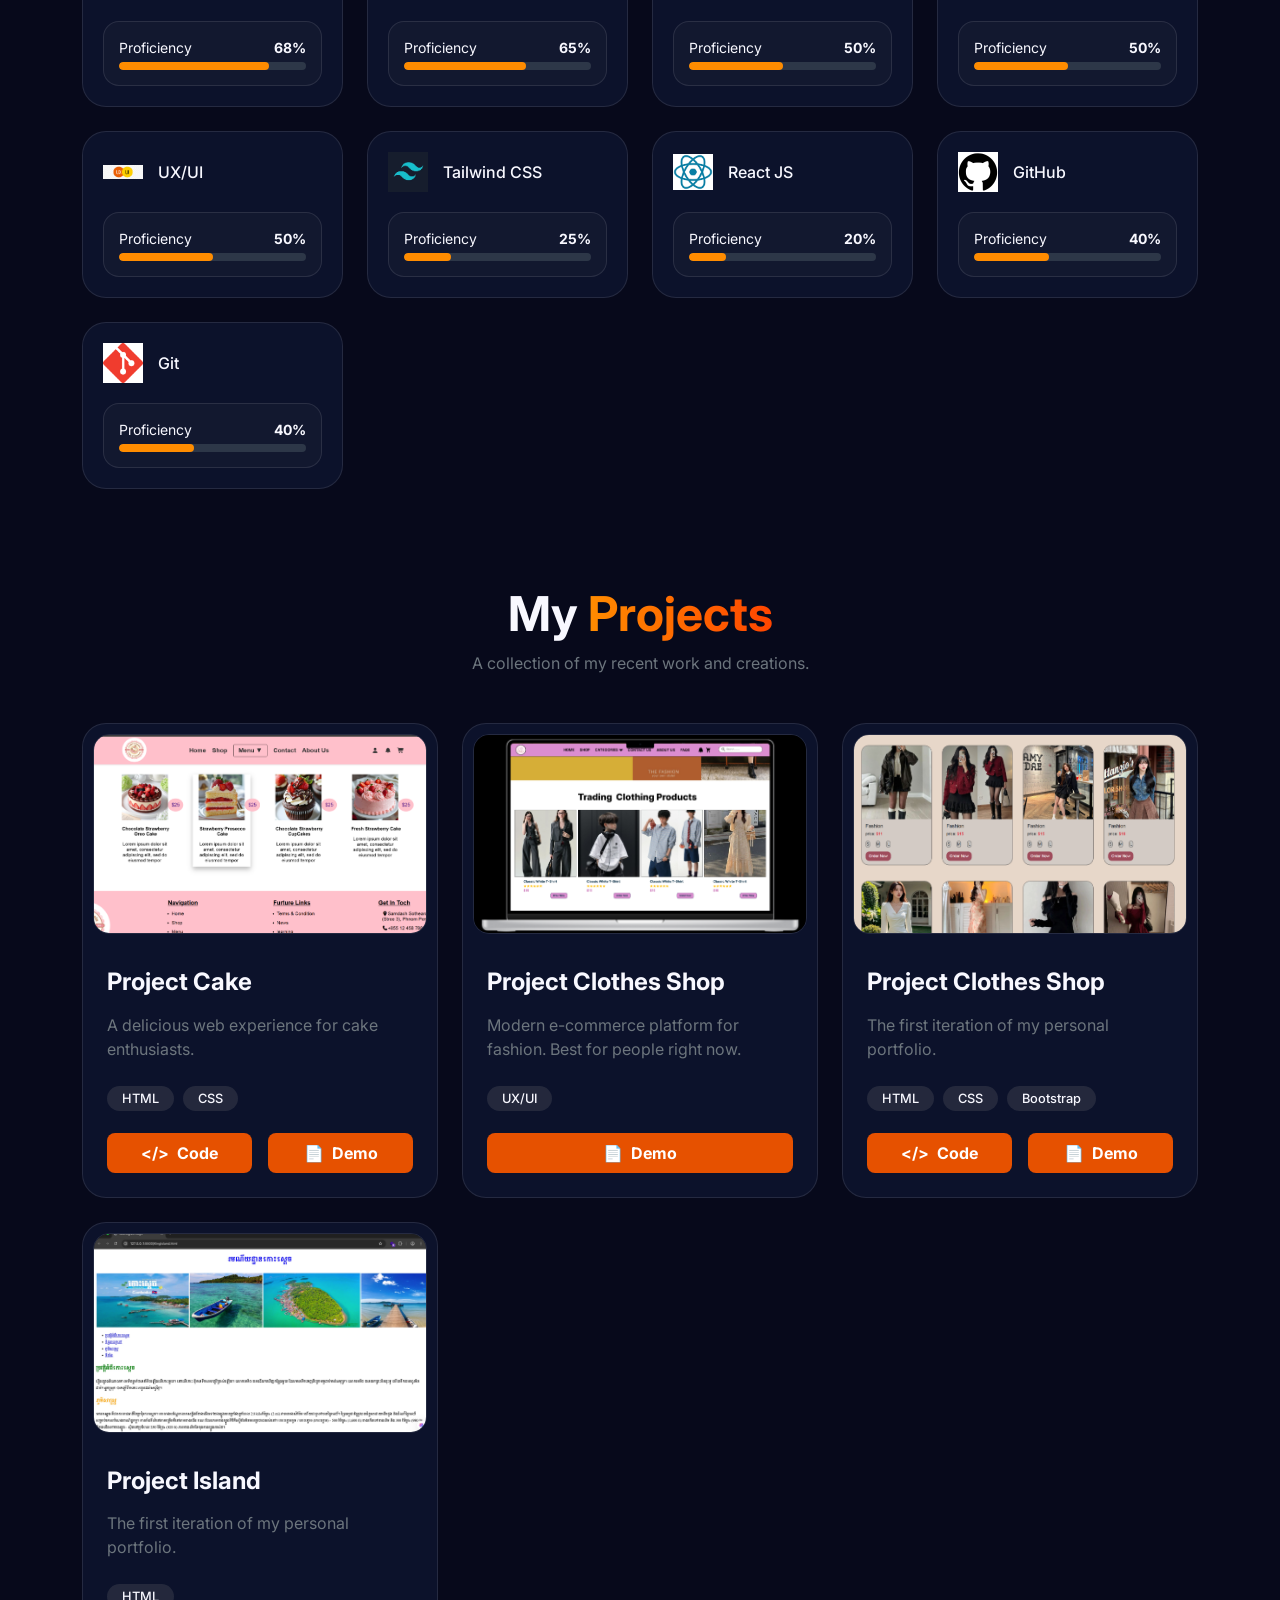
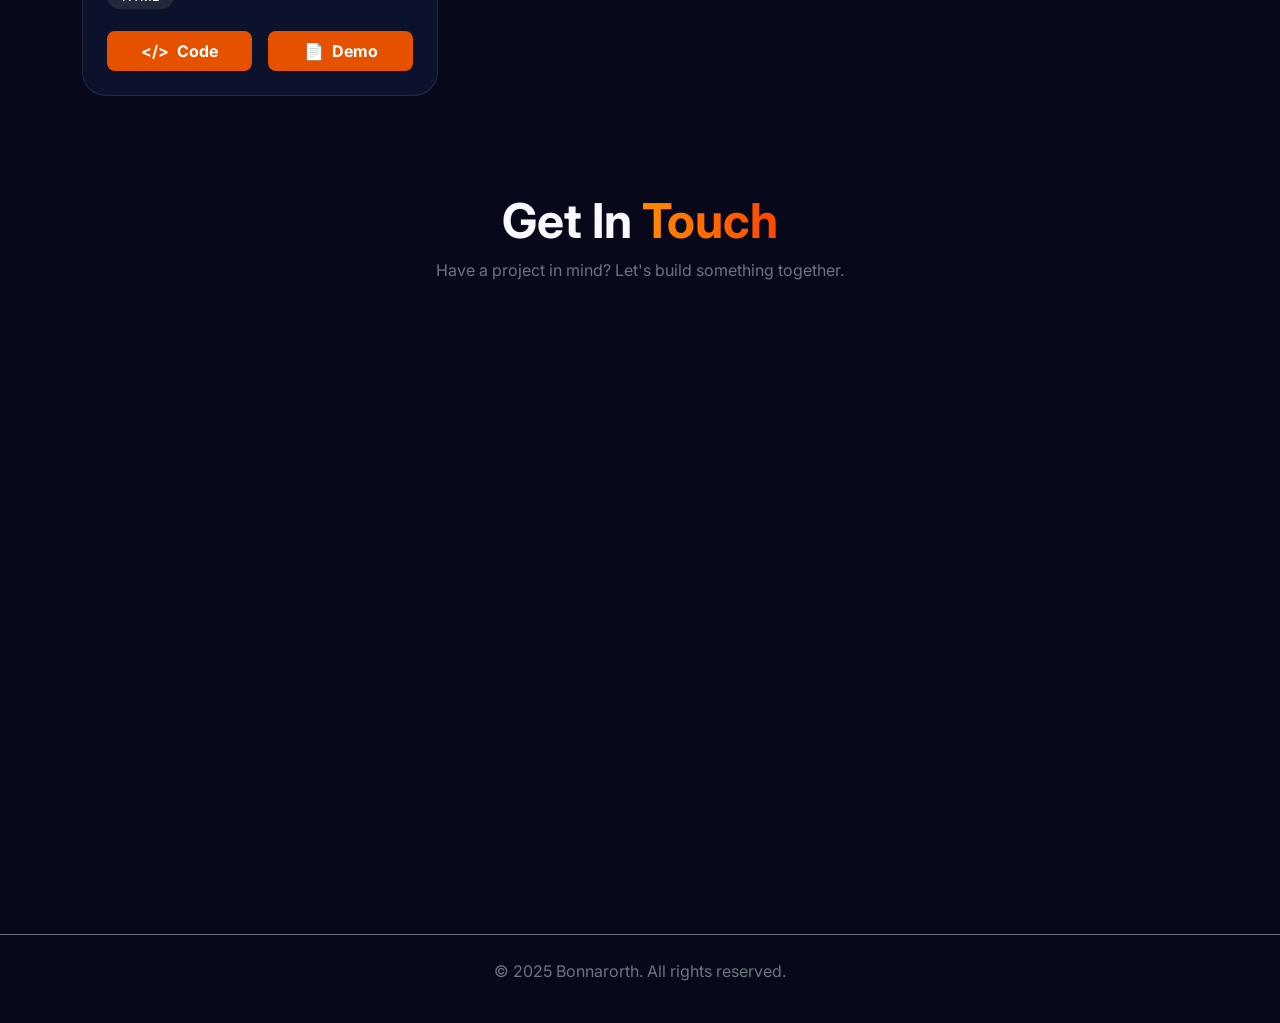
==== commit d83c3db6: "change new code" ====
--- a/index.html
+++ b/index.html
@@ -183,8 +183,10 @@
               Proficiency levels in my core technologies.
             </p>
           </div>
+
+          <!--Skills Loop-->
           <div class="row g-4">
-            <!-- Skills Loop -->
+            <!-- HTML -->
             <div class="col-md-6 col-lg-3 animate-fade-in">
               <div class="skill-card-container">
                 <div class="skill-header">
@@ -208,6 +210,7 @@
                 </div>
               </div>
             </div>
+
             <!-- CSS -->
             <div class="col-md-6 col-lg-3 animate-fade-in">
               <div class="skill-card-container">
@@ -232,6 +235,7 @@
                 </div>
               </div>
             </div>
+
             <!-- JS -->
             <div class="col-md-6 col-lg-3 animate-fade-in">
               <div class="skill-card-container">
@@ -256,6 +260,7 @@
                 </div>
               </div>
             </div>
+
             <!-- Bootstrap -->
             <div class="col-md-6 col-lg-3 animate-fade-in">
               <div class="skill-card-container">
@@ -280,102 +285,7 @@
                 </div>
               </div>
             </div>
-            <!-- C programming -->
-            <div class="col-md-6 col-lg-3 animate-fade-in">
-              <div class="skill-card-container">
-                <div class="skill-header">
-                  <img
-                    src="./photo/C_Programming.png"
-                    class="skill-icon"
-                    alt="JS"
-                  />
-                  <h3 class="skill-title fs-6 m-0">C programming</h3>
-                </div>
-                <div class="proficiency-box">
-                  <div class="d-flex justify-content-between mb-1">
-                    <small>Proficiency</small>
-                    <small class="proficiency-value fw-bold" data-target="40"
-                      >0%</small
-                    >
-                  </div>
-                  <div class="custom-progress">
-                    <div class="custom-progress-bar" style="width: 0%"></div>
-                  </div>
-                </div>
-              </div>
-            </div>
-            <!-- c++ programming -->
-            <div class="col-md-6 col-lg-3 animate-fade-in">
-              <div class="skill-card-container">
-                <div class="skill-header">
-                  <img
-                    src="./photo/ISO_C++.png"
-                    class="skill-icon"
-                    alt="Bootstrap"
-                  />
-                  <h3 class="skill-title fs-6 m-0">C++ programming</h3>
-                </div>
-                <div class="proficiency-box">
-                  <div class="d-flex justify-content-between mb-1">
-                    <small>Proficiency</small>
-                    <small class="proficiency-value fw-bold" data-target="45"
-                      >0%</small
-                    >
-                  </div>
-                  <div class="custom-progress">
-                    <div class="custom-progress-bar" style="width: 0%"></div>
-                  </div>
-                </div>
-              </div>
-            </div>
-            <!-- C# programming -->
-            <div class="col-md-6 col-lg-3 animate-fade-in">
-              <div class="skill-card-container">
-                <div class="skill-header">
-                  <img
-                    src="./photo/png-clipart-c-programming-language-logo-.png"
-                    class="skill-icon"
-                    alt="JS"
-                  />
-                  <h3 class="skill-title fs-6 m-0">C# programming</h3>
-                </div>
-                <div class="proficiency-box">
-                  <div class="d-flex justify-content-between mb-1">
-                    <small>Proficiency</small>
-                    <small class="proficiency-value fw-bold" data-target="50"
-                      >0%</small
-                    >
-                  </div>
-                  <div class="custom-progress">
-                    <div class="custom-progress-bar" style="width: 0%"></div>
-                  </div>
-                </div>
-              </div>
-            </div>
-            <!-- Java programming -->
-            <div class="col-md-6 col-lg-3 animate-fade-in">
-              <div class="skill-card-container">
-                <div class="skill-header">
-                  <img
-                    src="./photo/java-text.png"
-                    class="skill-icon"
-                    alt="Bootstrap"
-                  />
-                  <h3 class="skill-title fs-6 m-0">Java programming</h3>
-                </div>
-                <div class="proficiency-box">
-                  <div class="d-flex justify-content-between mb-1">
-                    <small>Proficiency</small>
-                    <small class="proficiency-value fw-bold" data-target="30"
-                      >0%</small
-                    >
-                  </div>
-                  <div class="custom-progress">
-                    <div class="custom-progress-bar" style="width: 0%"></div>
-                  </div>
-                </div>
-              </div>
-            </div>
+
             <!--UX/UI-->
             <div class="col-md-6 col-lg-3 animate-fade-in">
               <div class="skill-card-container">
@@ -400,6 +310,7 @@
                 </div>
               </div>
             </div>
+
             <!-- Tailwind   -->
             <div class="col-md-6 col-lg-3 animate-fade-in">
               <div class="skill-card-container">
@@ -424,30 +335,7 @@
                 </div>
               </div>
             </div>
-            <!-- Jquery -->
-            <div class="col-md-6 col-lg-3 animate-fade-in">
-              <div class="skill-card-container">
-                <div class="skill-header">
-                  <img
-                    src="./photo/Jquery.png"
-                    class="skill-icon"
-                    alt="Bootstrap"
-                  />
-                  <h3 class="skill-title fs-6 m-0">JQuery</h3>
-                </div>
-                <div class="proficiency-box">
-                  <div class="d-flex justify-content-between mb-1">
-                    <small>Proficiency</small>
-                    <small class="proficiency-value fw-bold" data-target="30"
-                      >0%</small
-                    >
-                  </div>
-                  <div class="custom-progress">
-                    <div class="custom-progress-bar" style="width: 0%"></div>
-                  </div>
-                </div>
-              </div>
-            </div>
+
             <!-- ReactJS -->
             <div class="col-md-6 col-lg-3 animate-fade-in">
               <div class="skill-card-container">
@@ -472,21 +360,47 @@
                 </div>
               </div>
             </div>
-            <!-- PHP -->
-            <div class="col-md-6 col-lg-3 animate-fade-in">
-              <div class="skill-card-container">
-                <div class="skill-header">
-                  <img
-                    src="./photo/php.png"
-                    class="skill-icon"
+
+            <!-- GitHub -->
+            <div class="col-md-6 col-lg-3 animate-fade-in">
+              <div class="skill-card-container">
+                <div class="skill-header">
+                  <img
+                    src="./photo/GitHub.png"
+                    class="skill-icon bg-white"
                     alt="Bootstrap"
                   />
-                  <h3 class="skill-title fs-6 m-0">PHP</h3>
-                </div>
-                <div class="proficiency-box">
-                  <div class="d-flex justify-content-between mb-1">
-                    <small>Proficiency</small>
-                    <small class="proficiency-value fw-bold" data-target="20"
+                  <h3 class="skill-title fs-6 m-0">GitHub</h3>
+                </div>
+                <div class="proficiency-box">
+                  <div class="d-flex justify-content-between mb-1">
+                    <small>Proficiency</small>
+                    <small class="proficiency-value fw-bold" data-target="40"
+                      >0%</small
+                    >
+                  </div>
+                  <div class="custom-progress">
+                    <div class="custom-progress-bar" style="width: 0%"></div>
+                  </div>
+                </div>
+              </div>
+            </div>
+
+            <!-- Git -->
+            <div class="col-md-6 col-lg-3 animate-fade-in">
+              <div class="skill-card-container">
+                <div class="skill-header">
+                  <img
+                    src="./photo/Git.png"
+                    class="skill-icon bg-white"
+                    alt="Bootstrap"
+                  />
+                  <h3 class="skill-title fs-6 m-0">Git</h3>
+                </div>
+                <div class="proficiency-box">
+                  <div class="d-flex justify-content-between mb-1">
+                    <small>Proficiency</small>
+                    <small class="proficiency-value fw-bold" data-target="40"
                       >0%</small
                     >
                   </div>
@@ -665,15 +579,8 @@
               Have a project in mind? Let's build something together.
             </p>
           </div>
-          <div class="row g-5 align-items-center">
-            <div class="col-lg-6 animate-fade-in">
-              <img
-                src="./photo/contact_pf.jpg"
-                alt="Contact Illustration"
-                class="contact-illustration shadow"
-                width="400px"
-              />
-            </div>
+
+          <div class="row g-5 d-fles justify-content-center align-items-center">
             <div class="col-lg-6 animate-fade-in">
               <div class="contact-container">
                 <form>
@@ -707,6 +614,7 @@
       </section>
     </main>
 
+    <!--Section Footer-->
     <footer class="py-4 border-top border-secondary mt-5">
       <div class="container text-center text-secondary">
         <p>&copy; 2025 Bonnarorth. All rights reserved.</p>
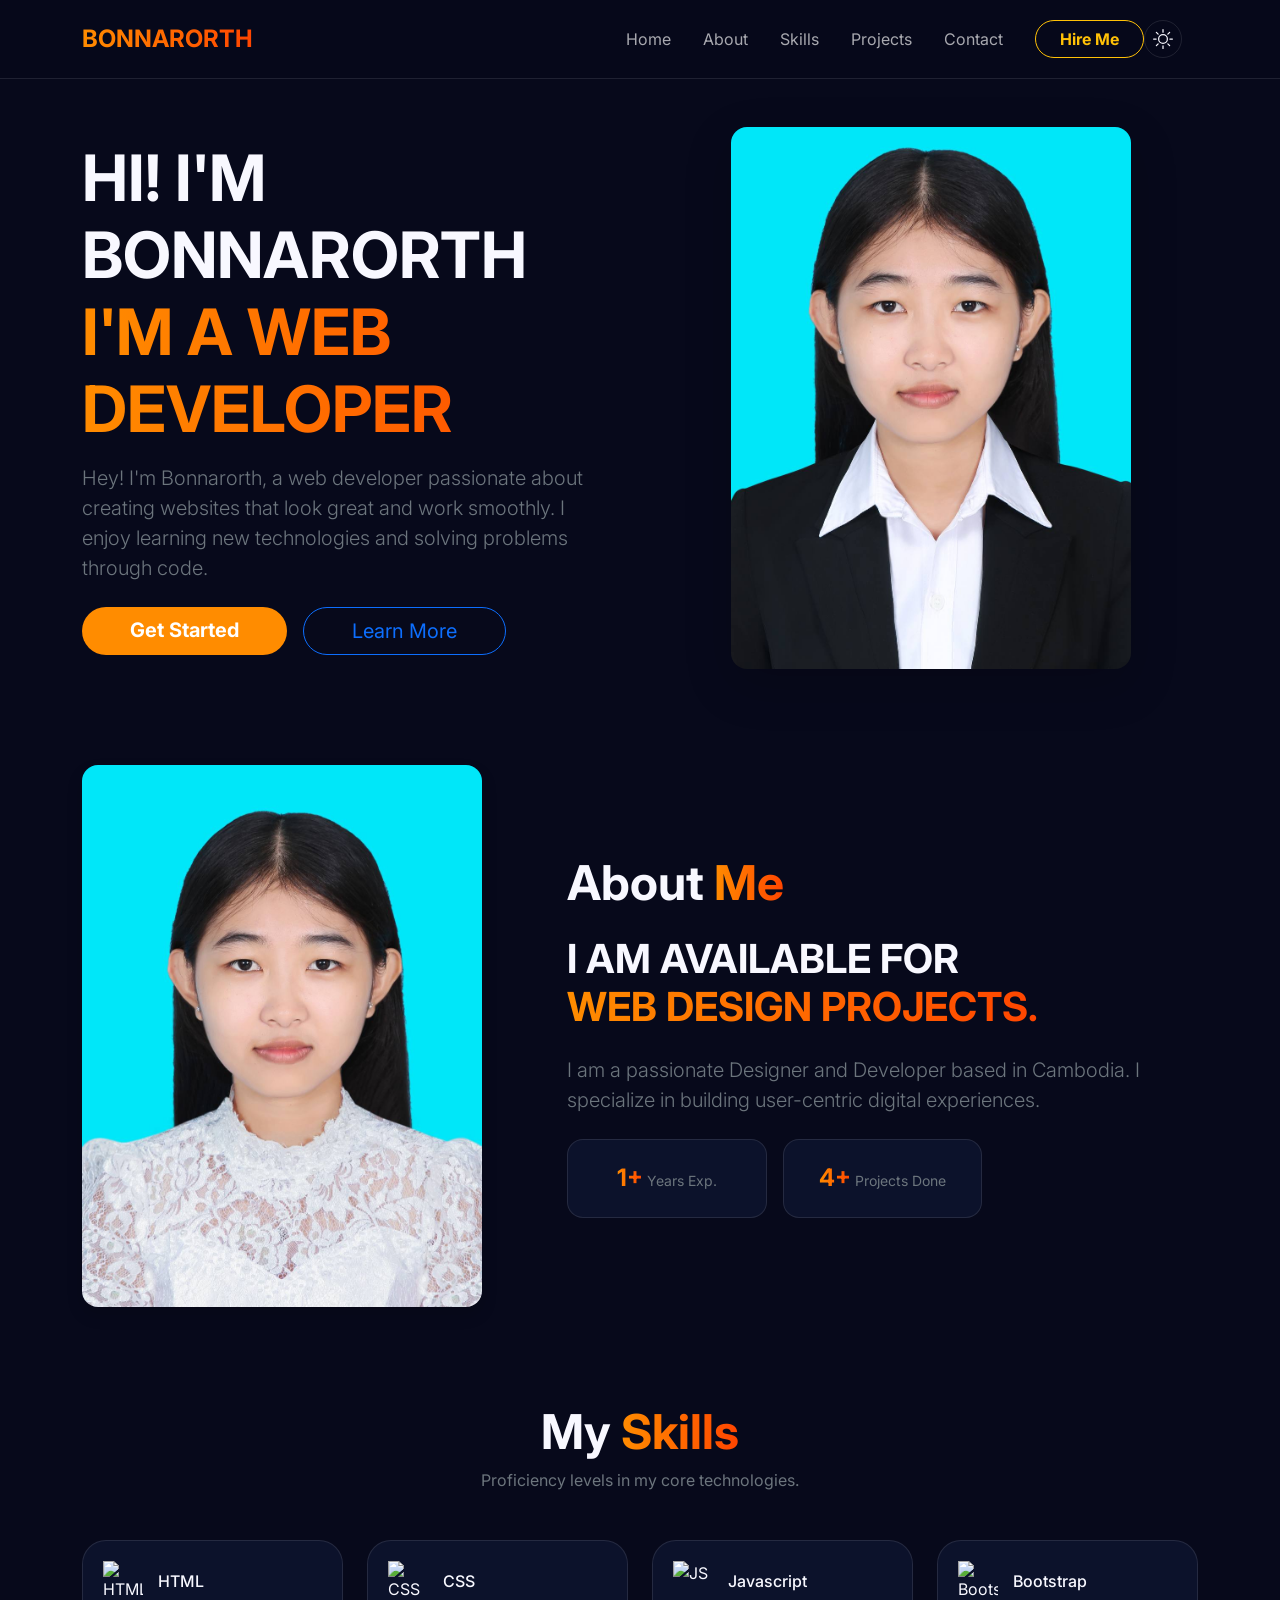
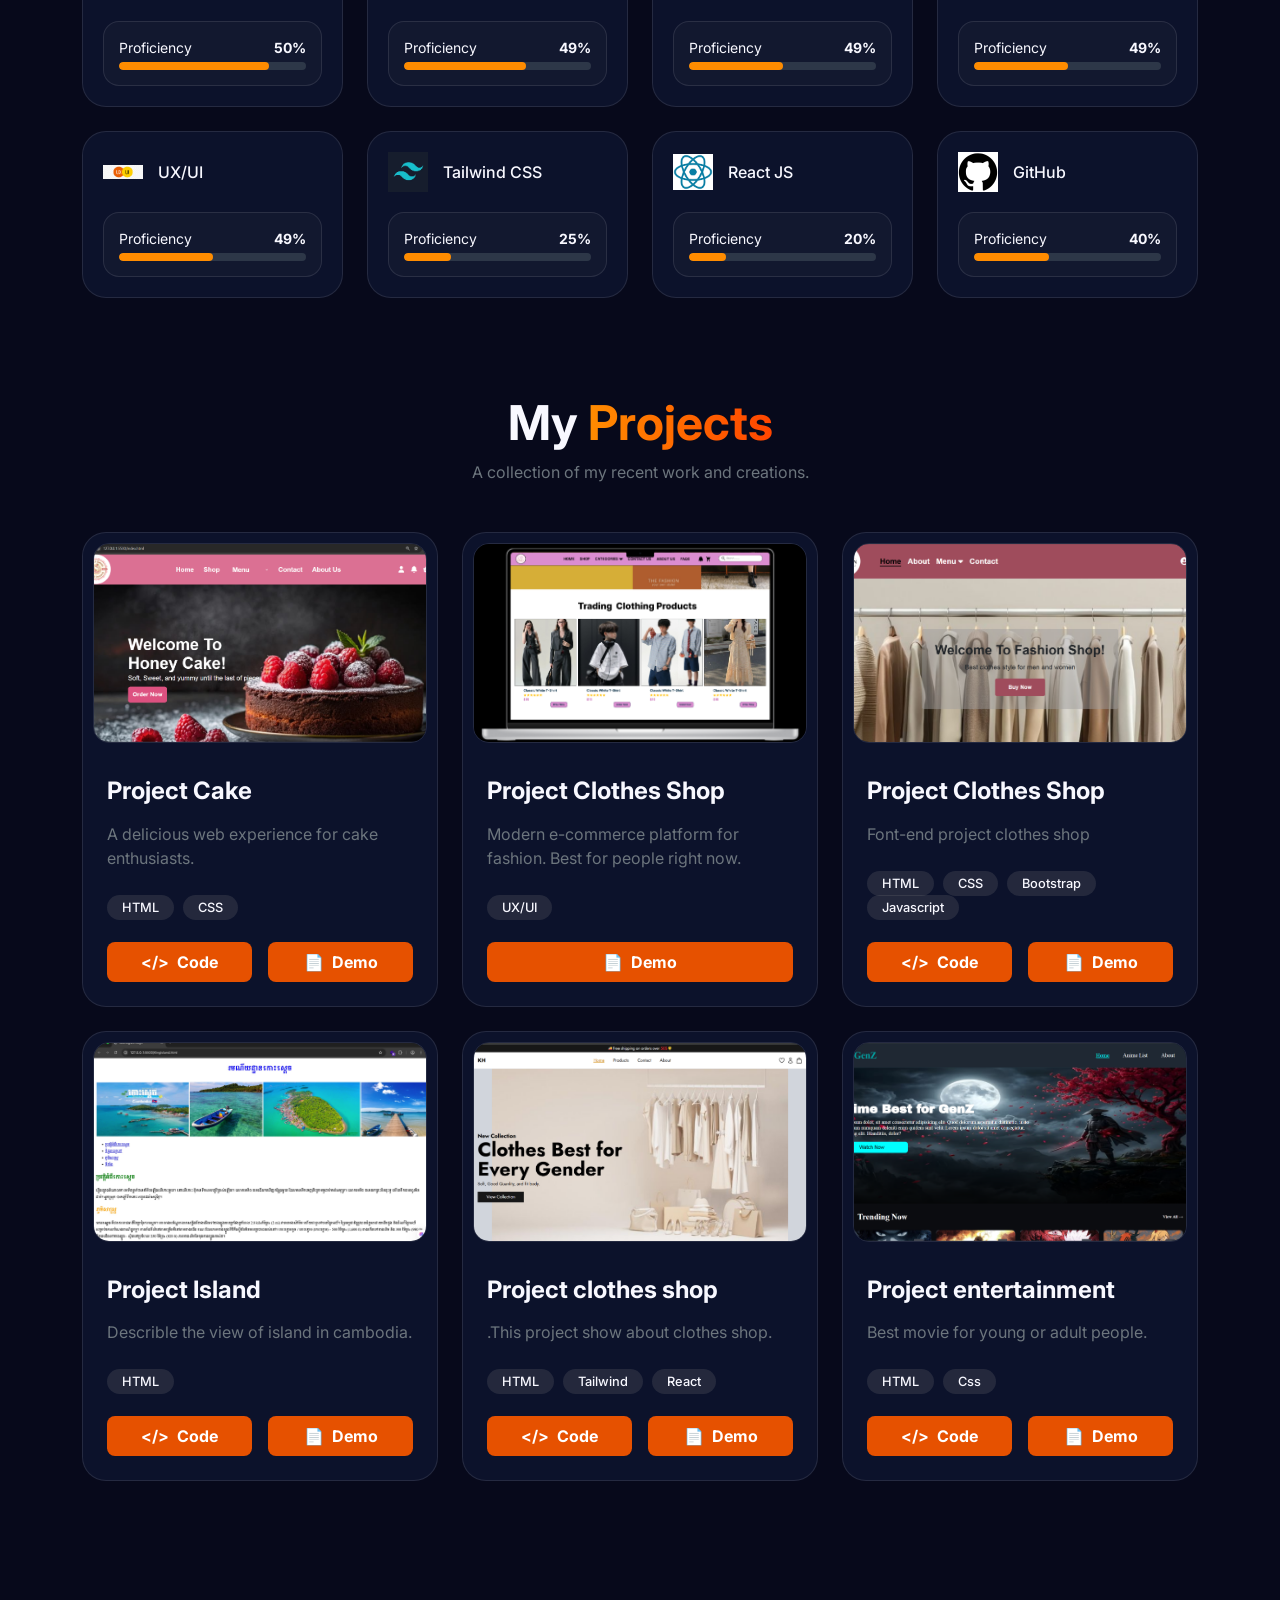
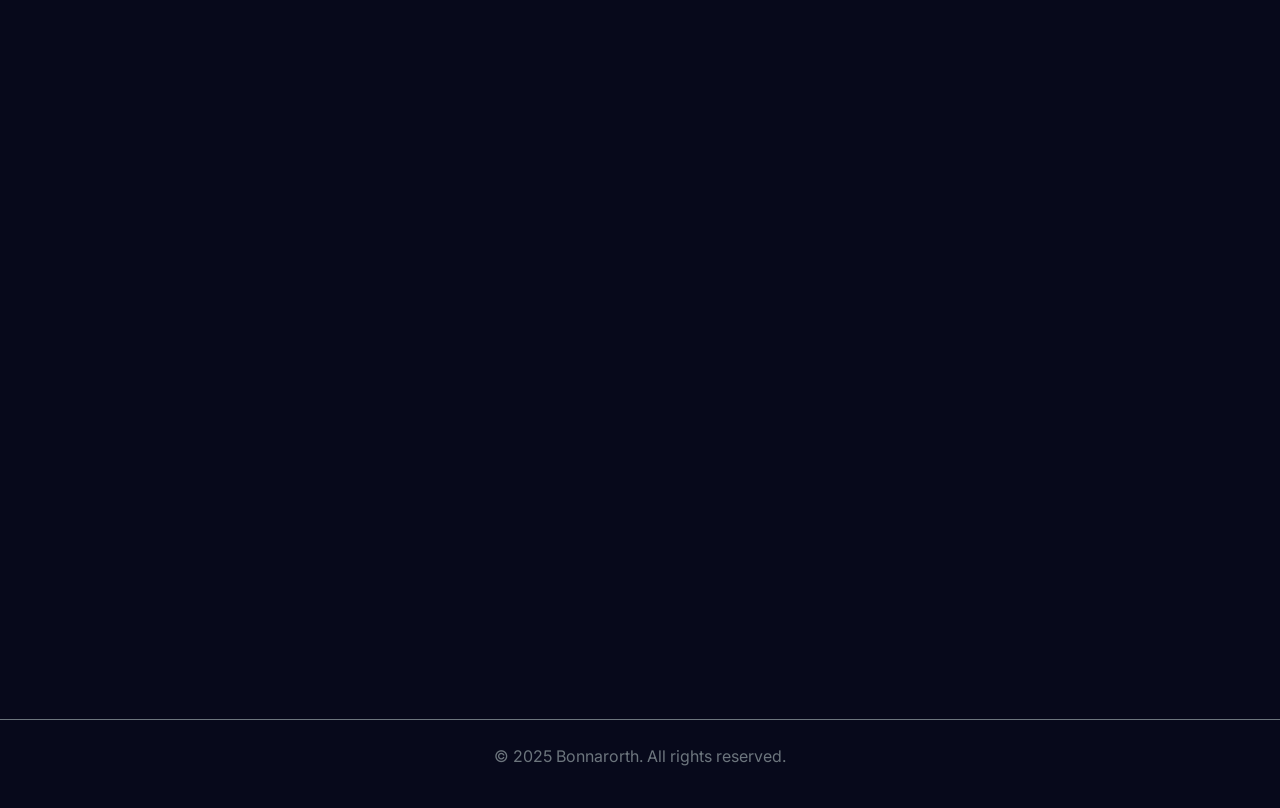
==== commit 7d97ef89: "change code" ====
--- a/index.html
+++ b/index.html
@@ -385,31 +385,6 @@
                 </div>
               </div>
             </div>
-
-            <!-- Git -->
-            <div class="col-md-6 col-lg-3 animate-fade-in">
-              <div class="skill-card-container">
-                <div class="skill-header">
-                  <img
-                    src="./photo/Git.png"
-                    class="skill-icon bg-white"
-                    alt="Bootstrap"
-                  />
-                  <h3 class="skill-title fs-6 m-0">Git</h3>
-                </div>
-                <div class="proficiency-box">
-                  <div class="d-flex justify-content-between mb-1">
-                    <small>Proficiency</small>
-                    <small class="proficiency-value fw-bold" data-target="40"
-                      >0%</small
-                    >
-                  </div>
-                  <div class="custom-progress">
-                    <div class="custom-progress-bar" style="width: 0%"></div>
-                  </div>
-                </div>
-              </div>
-            </div>
           </div>
         </div>
       </section>
@@ -432,7 +407,7 @@
               <div class="project-card">
                 <div class="project-img-container">
                   <img
-                    src="./photo/program1.png"
+                    src="./photo/Cake.png"
                     class="project-img"
                     alt="Project Cake"
                   />
@@ -486,7 +461,7 @@
                       ><span>&lt;/&gt;</span> Code</a
                     > -->
                     <a
-                      href="https://www.figma.com/proto/953SrYDjDoA20WZCeLUqek/Mini-project-team?node-id=570-9818&t=4zCR1FSJDgGl4yUH-1&scaling=scale-down&content-scaling=fixed&page-id=53%3A305&starting-point-node-id=570%3A9635"
+                      href="https://www.figma.com/proto/953SrYDjDoA20WZCeLUqek/Mini-project-team?node-id=570-9635&p=f&t=MzqIMYeJ1f9hheu4-1&scaling=scale-down&content-scaling=fixed&page-id=53%3A305&starting-point-node-id=570%3A9635"
                       class="btn-project text-decoration-none"
                       ><span>&#128196;</span> Demo</a
                     >
@@ -500,7 +475,7 @@
               <div class="project-card">
                 <div class="project-img-container">
                   <img
-                    src="./photo/program2.png"
+                    src="./photo/clothes.png"
                     class="project-img"
                     alt="Project Portfolio"
                   />
@@ -508,12 +483,13 @@
                 <div class="project-body">
                   <h4 class="fw-bold mb-3">Project Clothes Shop</h4>
                   <p class="text-secondary mb-4">
-                    The first iteration of my personal portfolio.
+                    Font-end project clothes shop
                   </p>
                   <div class="mb-4">
                     <span class="tag-pill">HTML</span>
                     <span class="tag-pill">CSS</span>
                     <span class="tag-pill">Bootstrap</span>
+                    <span class="tag-pill">Javascript</span>
                   </div>
                   <div class="d-flex gap-3">
                     <a
@@ -544,7 +520,7 @@
                 <div class="project-body">
                   <h4 class="fw-bold mb-3">Project Island</h4>
                   <p class="text-secondary mb-4">
-                    The first iteration of my personal portfolio.
+                    Describle the view of island in cambodia.
                   </p>
                   <div class="mb-4">
                     <span class="tag-pill">HTML</span>
@@ -557,6 +533,77 @@
                     >
                     <a
                       href="https://view-island.vercel.app/"
+                      class="btn-project text-decoration-none"
+                      ><span>&#128196;</span> Demo</a
+                    >
+                  </div>
+                </div>
+              </div>
+            </div>
+
+            <!-- Project 5 -->
+            <div class="col-md-4 animate-fade-in">
+              <div class="project-card">
+                <div class="project-img-container">
+                  <img
+                    src="./photo/clothesProject.png"
+                    class="project-img"
+                    alt="Project Portfolio"
+                  />
+                </div>
+                <div class="project-body">
+                  <h4 class="fw-bold mb-3">Project clothes shop</h4>
+                  <p class="text-secondary mb-4">
+                    .This project show about clothes shop.
+                  </p>
+                  <div class="mb-4">
+                    <span class="tag-pill">HTML</span>
+                    <span class="tag-pill">Tailwind</span>
+                    <span class="tag-pill">React</span>
+                  </div>
+                  <div class="d-flex gap-3">
+                    <a
+                      href="https://github.com/engbonnaroth-crypto/clothes-shop.git"
+                      class="btn-project text-decoration-none"
+                      ><span>&lt;/&gt;</span> Code</a
+                    >
+                    <a
+                      href="https://clothes-shop-one-wheat.vercel.app//"
+                      class="btn-project text-decoration-none"
+                      ><span>&#128196;</span> Demo</a
+                    >
+                  </div>
+                </div>
+              </div>
+            </div>
+
+            <!-- Project 6 -->
+            <div class="col-md-4 animate-fade-in">
+              <div class="project-card">
+                <div class="project-img-container">
+                  <img
+                    src="./photo/anime.png"
+                    class="project-img"
+                    alt="Project Portfolio"
+                  />
+                </div>
+                <div class="project-body">
+                  <h4 class="fw-bold mb-3">Project entertainment</h4>
+                  <p class="text-secondary mb-4">
+                    Best movie for young or adult people.
+                  </p>
+                  <div class="mb-4">
+                    <span class="tag-pill">HTML</span>
+                    <span class="tag-pill">Css</span>
+                  </div>
+                  <div class="d-flex gap-3">
+                    <a
+                      href="https://github.com/engbonnaroth-crypto/AnimeGenZ.git"
+                      class="btn-project text-decoration-none"
+                      ><span>&lt;/&gt;</span> Code</a
+                    >
+                    <a
+                      href="https://anime-gen-z.vercel.app/"
                       class="btn-project text-decoration-none"
                       ><span>&#128196;</span> Demo</a
                     >
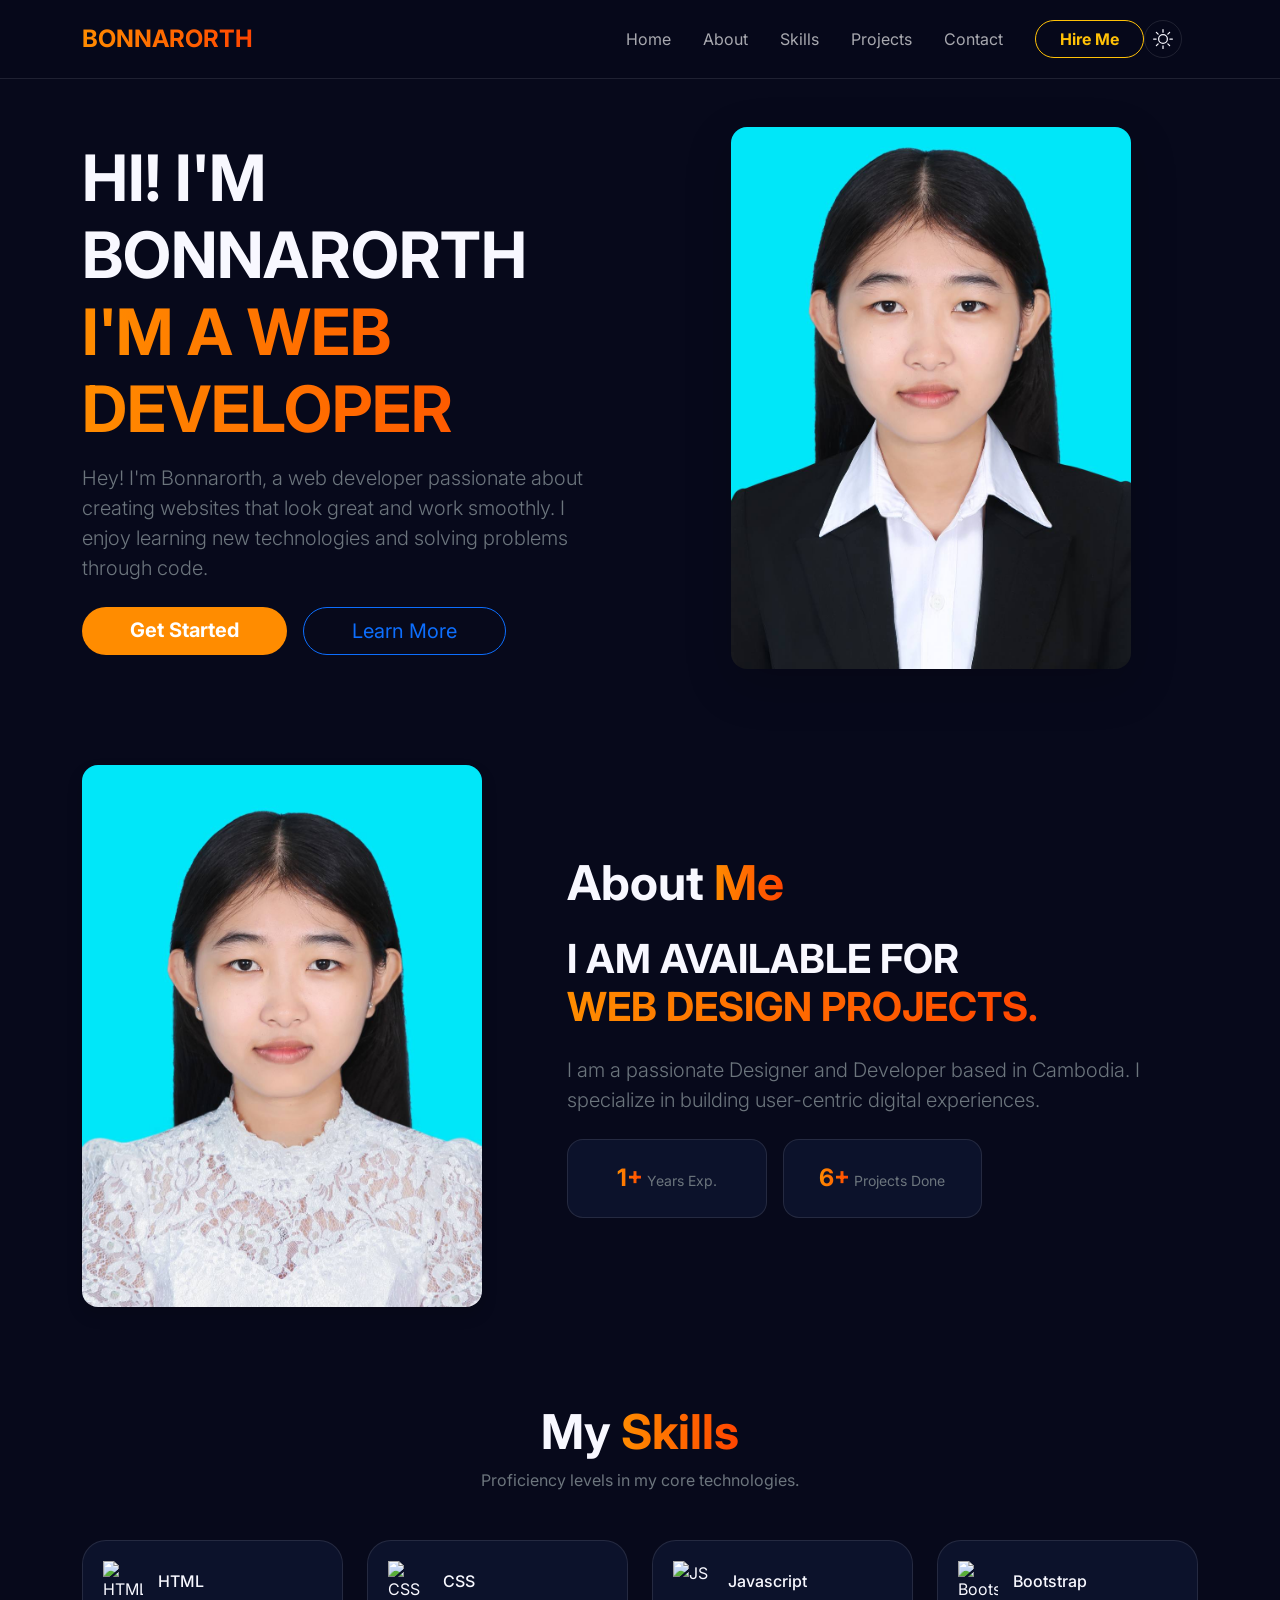
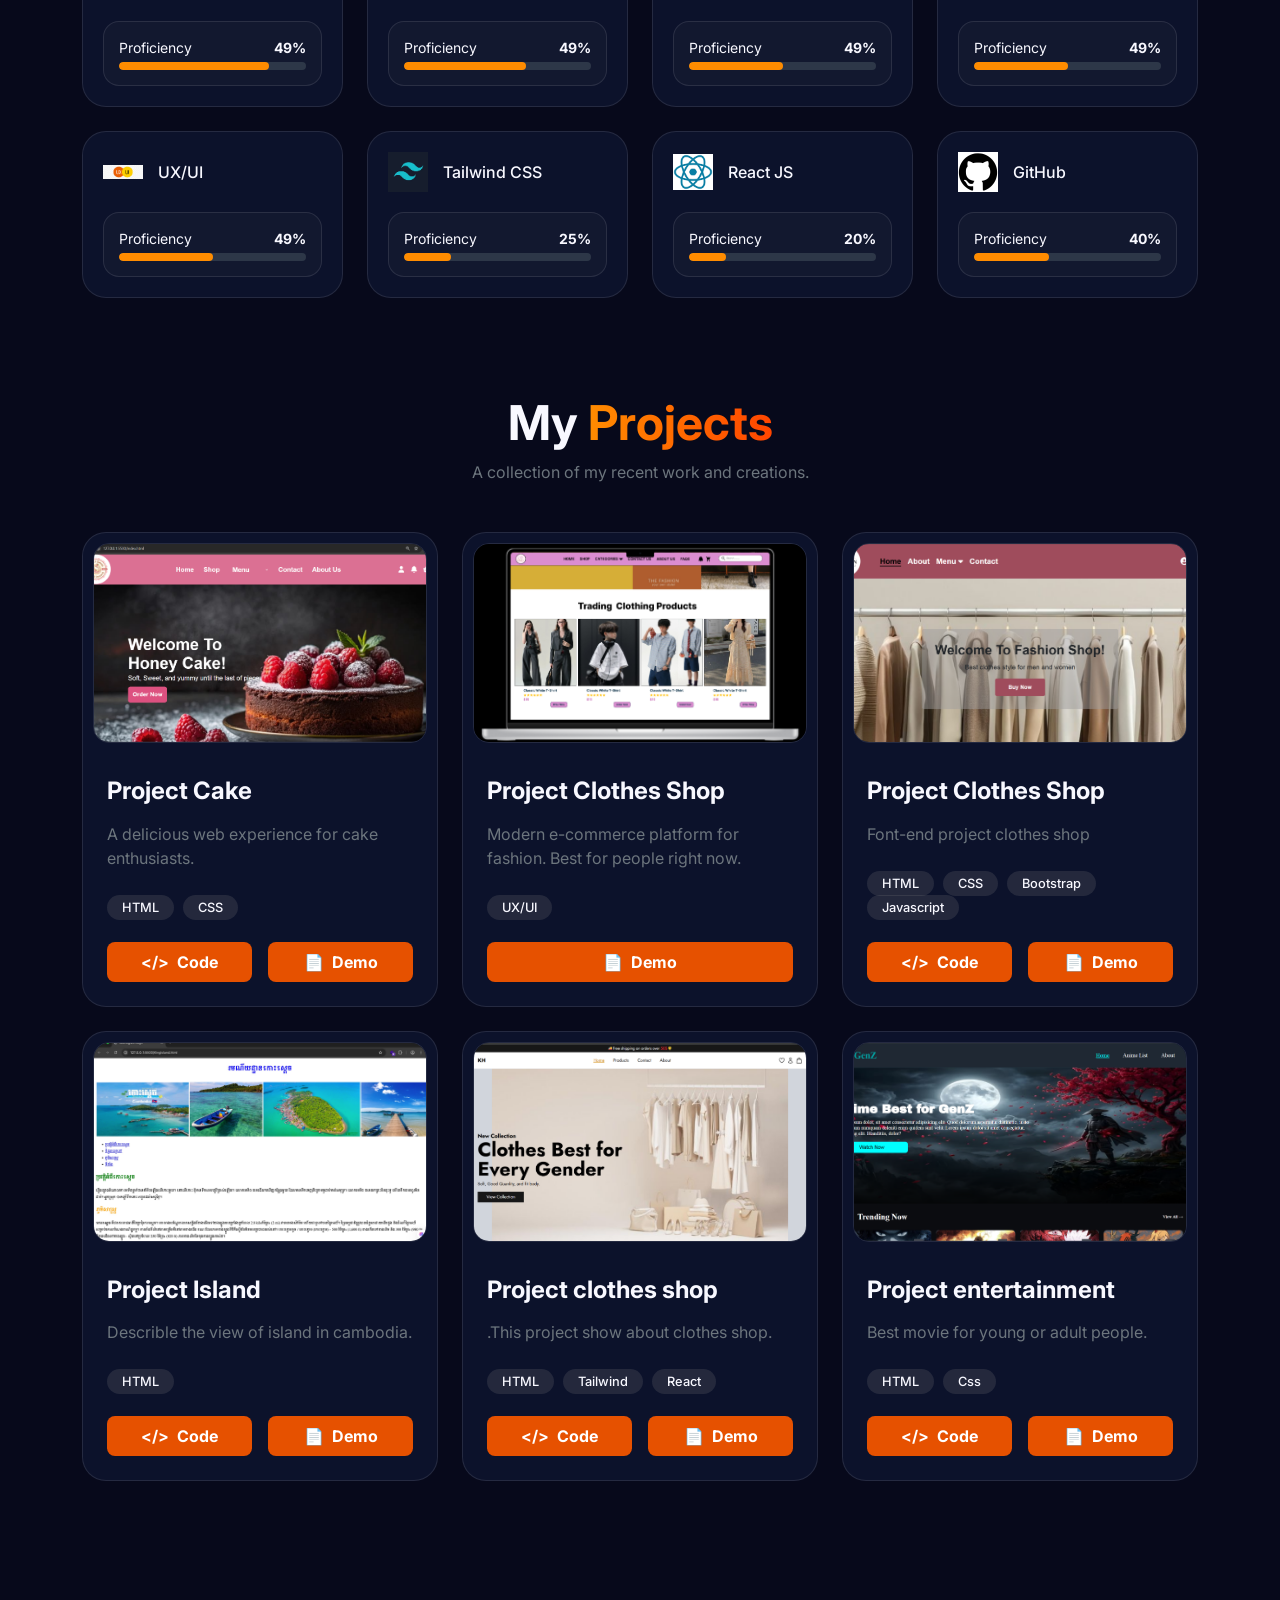
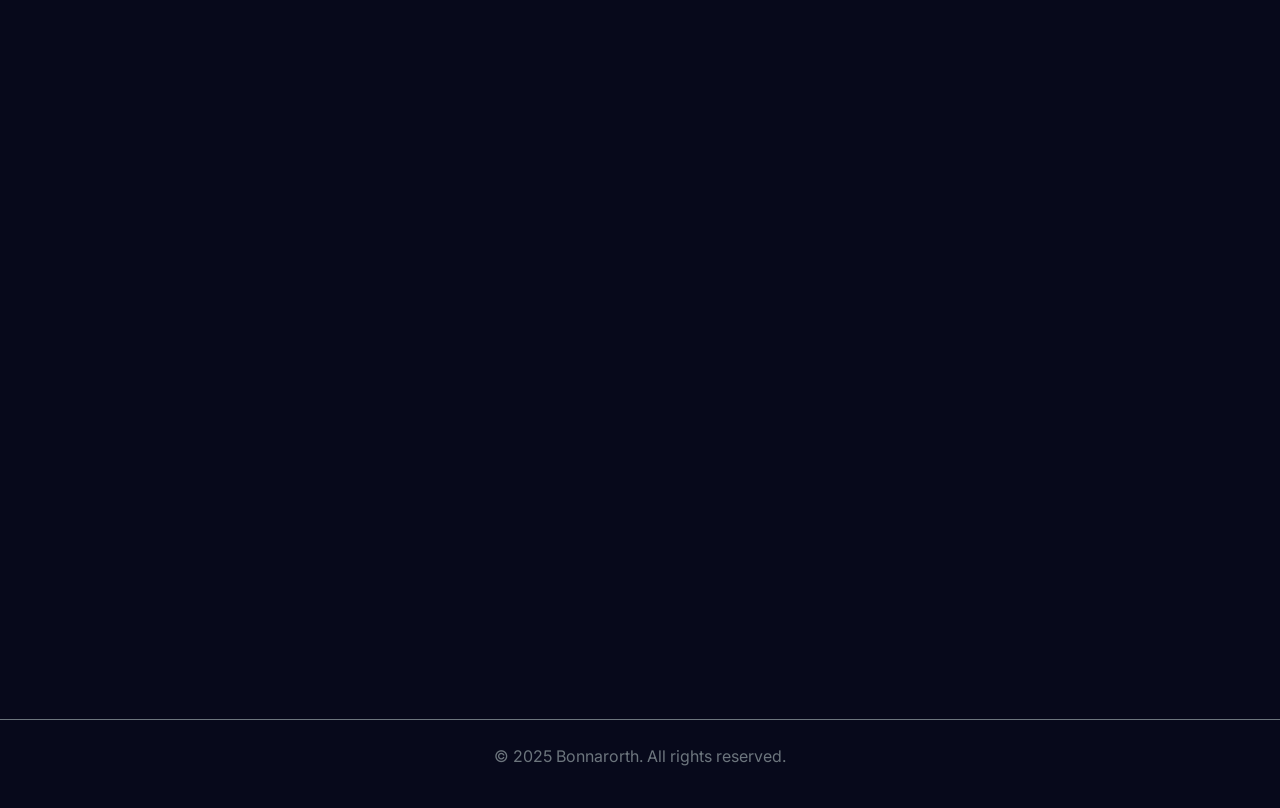
==== commit c87391a3: "change text" ====
--- a/index.html
+++ b/index.html
@@ -162,7 +162,7 @@
                 </div>
                 <div class="col-6 col-md-4">
                   <div class="stat-card">
-                    <h4 class="fw-bold text-gradient mb-0">4+</h4>
+                    <h4 class="fw-bold text-gradient mb-0">6+</h4>
                     <small class="text-secondary">Projects Done</small>
                   </div>
                 </div>
